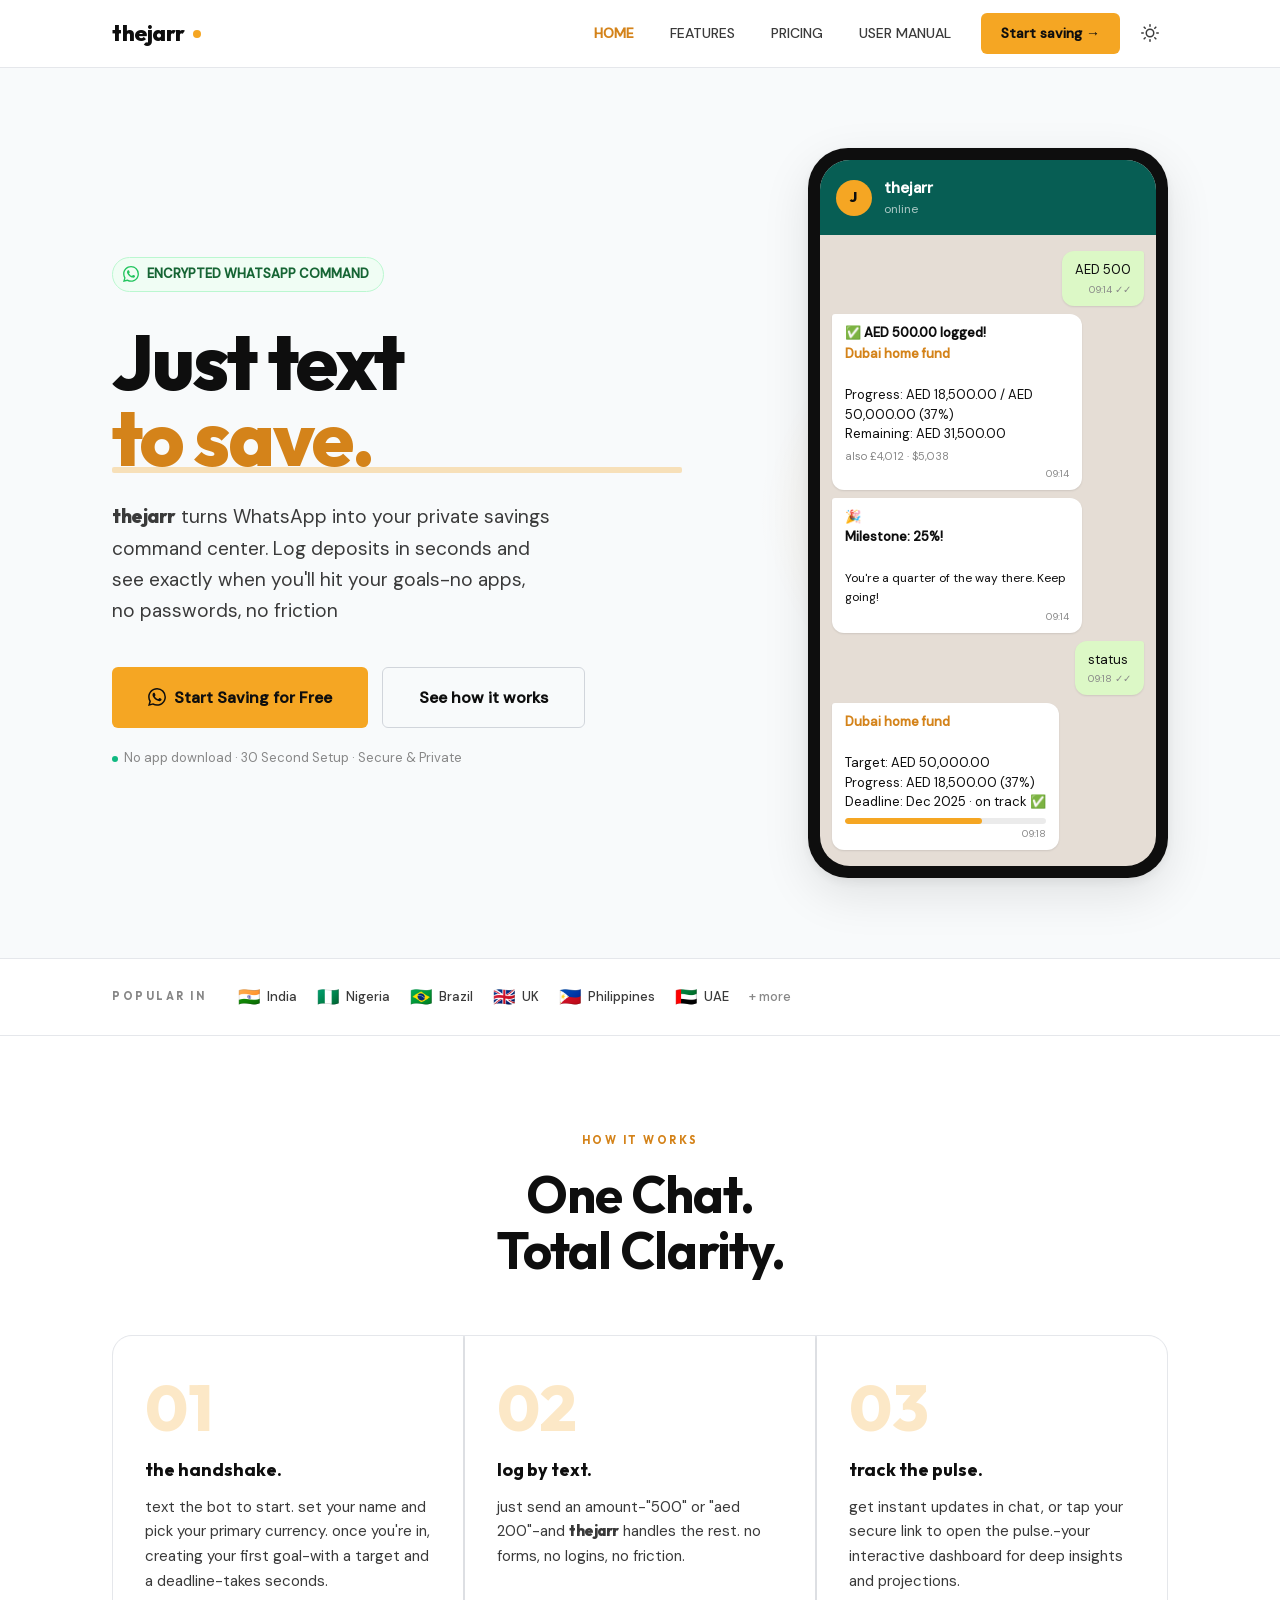
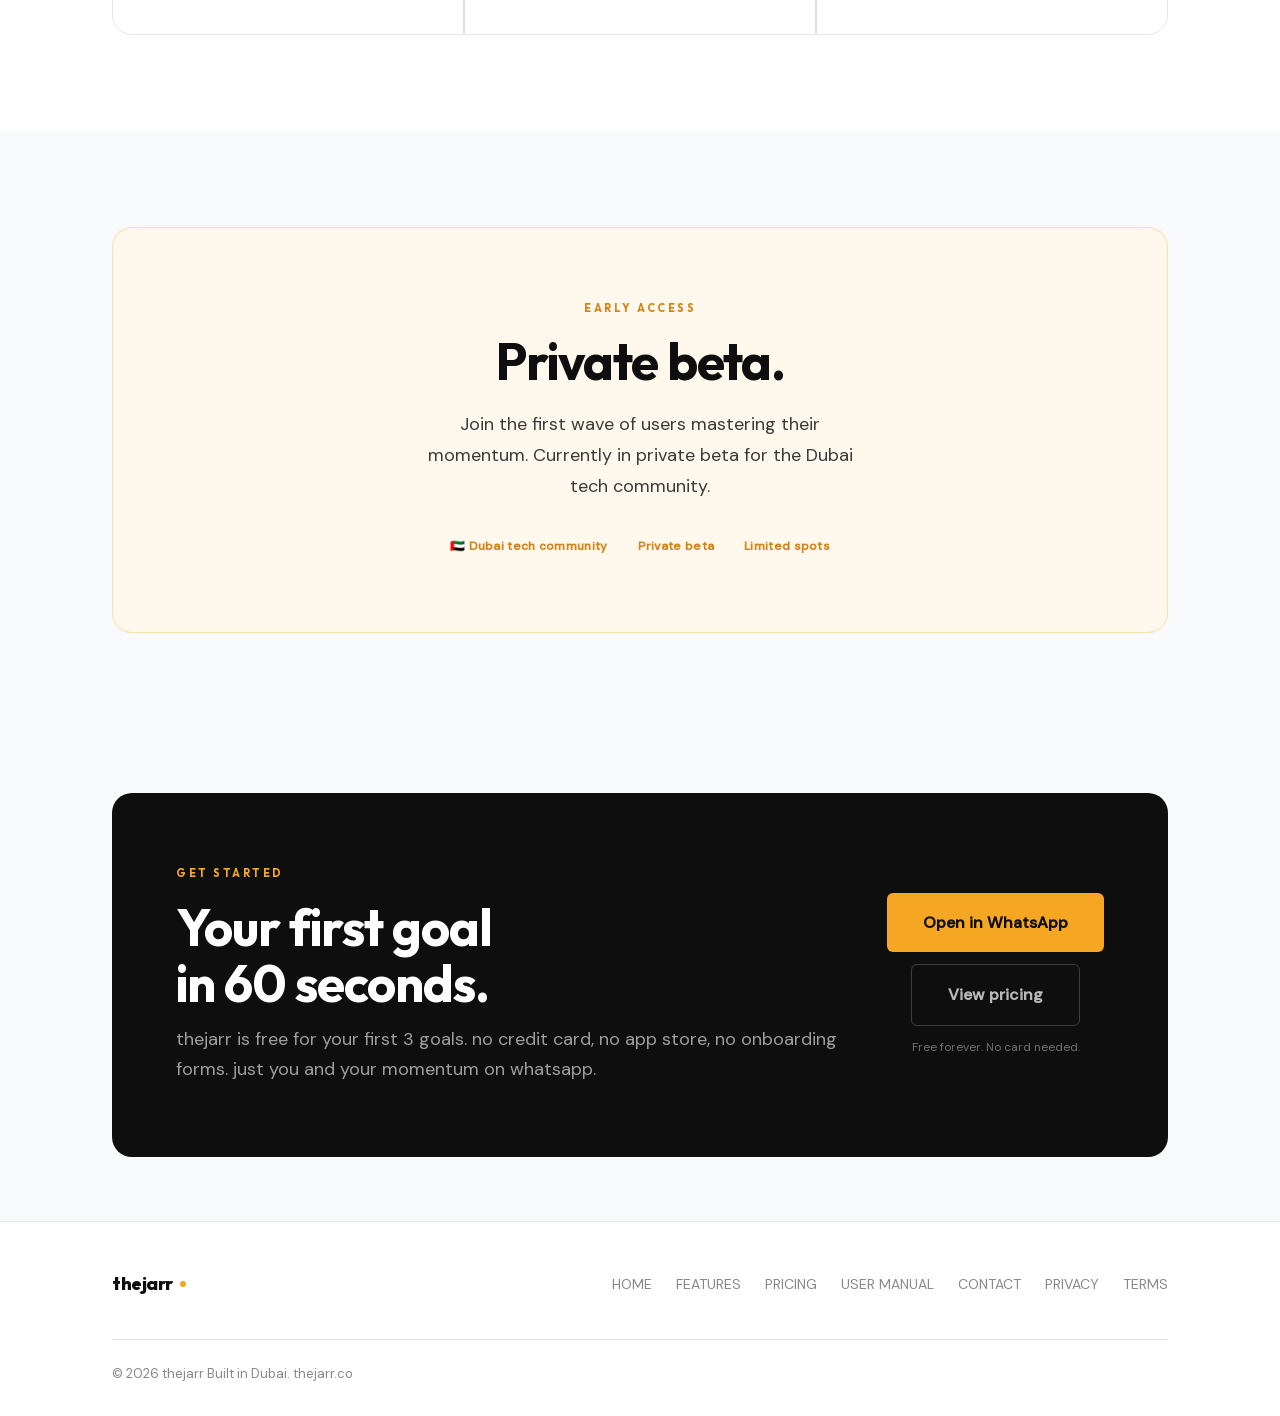
==== index.html @ 04df2579 "add tos and privacy policy" ====
<!DOCTYPE html>
<html lang="en">
<head>
  <meta charset="UTF-8" />
  <meta name="viewport" content="width=device-width, initial-scale=1.0" />
  <title>thejarr - Save Together on WhatsApp</title>
  <meta name="description" content="thejarr is a WhatsApp savings tracker. Set goals, log deposits, and track progress in any currency - no app to download, no account to create." />
  <link rel="stylesheet" href="theme.css" />
  <link rel="stylesheet" href="theme-dark.css" />
  <link rel="stylesheet" href="styles.css" />
</head>
<body>

<!-- ══ NAV ══════════════════════════════════════════ -->
<nav class="nav"></nav>

<!-- ══ HERO ══════════════════════════════════════════ -->
<main>
<section class="section" style="padding-top: 0; padding-bottom: 0;">
  <div class="container">
    <div class="hero">

      <!-- Left: copy -->
      <div>
        <div class="hero-label anim-fade-up">
          <span class="wa-pill">
            <svg width="16" height="16" viewBox="0 0 24 24" fill="#22c55e"><path d="M17.472 14.382c-.297-.149-1.758-.867-2.03-.967-.273-.099-.471-.148-.67.15-.197.297-.767.966-.94 1.164-.173.199-.347.223-.644.075-.297-.15-1.255-.463-2.39-1.475-.883-.788-1.48-1.761-1.653-2.059-.173-.297-.018-.458.13-.606.134-.133.298-.347.446-.52.149-.174.198-.298.298-.497.099-.198.05-.371-.025-.52-.075-.149-.669-1.612-.916-2.207-.242-.579-.487-.5-.669-.51-.173-.008-.371-.01-.57-.01-.198 0-.52.074-.792.372-.272.297-1.04 1.016-1.04 2.479 0 1.462 1.065 2.875 1.213 3.074.149.198 2.096 3.2 5.077 4.487.709.306 1.262.489 1.694.625.712.227 1.36.195 1.871.118.571-.085 1.758-.719 2.006-1.413.248-.694.248-1.289.173-1.413-.074-.124-.272-.198-.57-.347m-5.421 7.403h-.004a9.87 9.87 0 01-5.031-1.378l-.361-.214-3.741.982.998-3.648-.235-.374a9.86 9.86 0 01-1.51-5.26c.001-5.45 4.436-9.884 9.888-9.884 2.64 0 5.122 1.03 6.988 2.898a9.825 9.825 0 012.893 6.994c-.003 5.45-4.437 9.884-9.885 9.884m8.413-18.297A11.815 11.815 0 0012.05 0C5.495 0 .16 5.335.157 11.892c0 2.096.547 4.142 1.588 5.945L.057 24l6.305-1.654a11.882 11.882 0 005.683 1.448h.005c6.554 0 11.89-5.335 11.893-11.893a11.821 11.821 0 00-3.48-8.413z"/></svg>
            ENCRYPTED WHATSAPP COMMAND
          </span>
        </div>

        <h1 class="display hero-title anim-fade-up anim-delay-1">
          Just text<br>
          <span class="line-accent">to save.</span>
        </h1>

        <p class="hero-sub anim-fade-up anim-delay-2">
          <span class="brand">thejarr</span> turns WhatsApp into your private savings command center. 
          Log deposits in seconds and see exactly when you'll hit your goals-no apps, 
          no passwords, no friction
        </p>

        <div class="hero-actions anim-fade-up anim-delay-3">
          <a href="https://wa.me/YOUR_NUMBER" class="btn btn-primary btn-lg" target="_blank">
            <svg width="18" height="18" viewBox="0 0 24 24" fill="currentColor"><path d="M17.472 14.382c-.297-.149-1.758-.867-2.03-.967-.273-.099-.471-.148-.67.15-.197.297-.767.966-.94 1.164-.173.199-.347.223-.644.075-.297-.15-1.255-.463-2.39-1.475-.883-.788-1.48-1.761-1.653-2.059-.173-.297-.018-.458.13-.606.134-.133.298-.347.446-.52.149-.174.198-.298.298-.497.099-.198.05-.371-.025-.52-.075-.149-.669-1.612-.916-2.207-.242-.579-.487-.5-.669-.51-.173-.008-.371-.01-.57-.01-.198 0-.52.074-.792.372-.272.297-1.04 1.016-1.04 2.479 0 1.462 1.065 2.875 1.213 3.074.149.198 2.096 3.2 5.077 4.487.709.306 1.262.489 1.694.625.712.227 1.36.195 1.871.118.571-.085 1.758-.719 2.006-1.413.248-.694.248-1.289.173-1.413-.074-.124-.272-.198-.57-.347m-5.421 7.403h-.004a9.87 9.87 0 01-5.031-1.378l-.361-.214-3.741.982.998-3.648-.235-.374a9.86 9.86 0 01-1.51-5.26c.001-5.45 4.436-9.884 9.888-9.884 2.64 0 5.122 1.03 6.988 2.898a9.825 9.825 0 012.893 6.994c-.003 5.45-4.437 9.884-9.885 9.884m8.413-18.297A11.815 11.815 0 0012.05 0C5.495 0 .16 5.335.157 11.892c0 2.096.547 4.142 1.588 5.945L.057 24l6.305-1.654a11.882 11.882 0 005.683 1.448h.005c6.554 0 11.89-5.335 11.893-11.893a11.821 11.821 0 00-3.48-8.413z"/></svg>
            Start Saving for Free
          </a>
          <a href="features.html" class="btn btn-secondary btn-lg">See how it works</a>
        </div>

        <p class="hero-note anim-fade-up anim-delay-4">No app download · 30 Second Setup · Secure & Private</p>
      </div>

      <!-- Right: phone mockup -->
      <div class="hero-visual anim-fade-up anim-delay-2">
        <div class="hero-glow"></div>
        <div class="phone-frame">
          <div class="phone-screen">
            <div class="phone-header">
              <div class="phone-avatar">J</div>
              <div>
                <div class="phone-name">thejarr</div>
                <div class="phone-status">online</div>
              </div>
            </div>
            <div class="chat-body">
              <div class="bubble bubble-out">
                AED 500
                <div class="bubble-time">09:14 ✓✓</div>
              </div>
              <div class="bubble bubble-in">
                <strong>✅ AED 500.00 logged!</strong>
                <strong style="color:#d4831a;">Dubai home fund</strong><br>
                Progress: AED 18,500.00 / AED 50,000.00 (37%)<br>
                Remaining: AED 31,500.00<br>
                <span style="font-size:11px; color:#888; display:block; margin-top:4px;">also £4,012 · $5,038</span>
                <div class="bubble-time">09:14</div>
              </div>
              <div class="bubble bubble-in">
                🎉 <strong>Milestone: 25%!</strong><br>
                <span style="font-size:12px;">You're a quarter of the way there. Keep going!</span>
                <div class="bubble-time">09:14</div>
              </div>
              <div class="bubble bubble-out">
                status
                <div class="bubble-time">09:18 ✓✓</div>
              </div>
              <div class="bubble bubble-in">
                <strong style="color:#d4831a;">Dubai home fund</strong><br>
                Target: AED 50,000.00<br>
                Progress: AED 18,500.00 (37%)<br>
                Deadline: Dec 2025 · on track ✅<br>
                <div class="progress-bar-wrap"><div class="progress-bar-fill"></div></div>
                <div class="bubble-time">09:18</div>
              </div>
            </div>
          </div>
        </div>
      </div>

    </div>
  </div>
</section>

<!-- ══ TRUST BAR ═════════════════════════════════════ -->
<div class="trust-bar">
  <div class="trust-inner">
    <span class="trust-label">Popular in</span>
    <div class="trust-flags">
      <span class="trust-flag"><span class="flag">🇮🇳</span> India</span>
      <span class="trust-flag"><span class="flag">🇳🇬</span> Nigeria</span>
      <span class="trust-flag"><span class="flag">🇧🇷</span> Brazil</span>
      <span class="trust-flag"><span class="flag">🇬🇧</span> UK</span>
      <span class="trust-flag"><span class="flag">🇵🇭</span> Philippines</span>
      <span class="trust-flag"><span class="flag">🇦🇪</span> UAE</span>
      <span class="trust-flag" style="color: var(--ink-muted);">+ more</span>
    </div>
  </div>
</div>

<!-- ══ HOW IT WORKS ══════════════════════════════════ -->
<section class="section" style="background: var(--white);">
  <div class="container">
    <div style="text-align: center; margin-bottom: 56px;">
      <span class="eyebrow">How it works</span>
      <h2 class="headline">One Chat.<br>Total Clarity.</h2>
    </div>

    <div class="how-strip">
      <div class="how-step">
        <div class="step-number">01</div>
        <div class="step-title">the handshake.</div>
        <p class="step-body">text the bot to start. set your name and pick your primary currency. once you're in, creating your first goal-with a target and a deadline-takes seconds.</p>
      </div>
      <div class="how-step">
        <div class="step-number">02</div>
        <div class="step-title">log by text.</div>
        <p class="step-body">just send an amount-"500" or "aed 200"-and <strong class="brand">thejarr</strong> handles the rest. no forms, no logins, no friction.</p>
      </div>
      <div class="how-step">
        <div class="step-number">03</div>
        <div class="step-title">track the pulse.</div>
        <p class="step-body">get instant updates in chat, or tap your secure link to open the pulse.-your interactive dashboard for deep insights and projections.</p>
      </div>
    </div>
  </div>
</section>

<!-- ══ EARLY ACCESS ══════════════════════════════════ -->
<section class="section">
  <div class="container">
    <div class="beta-block">
      <span class="eyebrow">Early Access</span>
      <h2 class="headline" style="margin: 16px 0 20px;">Private beta.</h2>
      <p class="body-lg" style="max-width: 460px; margin: 0 auto 32px;">
        Join the first wave of users mastering their momentum. Currently in private beta for the Dubai tech community.
      </p>
      <div class="beta-pills">
        <span class="tag">🇦🇪 Dubai tech community</span>
        <span class="tag">Private beta</span>
        <span class="tag">Limited spots</span>
      </div>
    </div>
  </div>
</section>

<!--
  ══ REVIEWS - restore when real data is available ══════
  <section class="section">
    <div class="container">
      <div style="text-align: center; margin-bottom: 56px;">
        <span class="eyebrow">Early users</span>
        <h2 class="headline">Real people.<br>Real goals.</h2>
      </div>
      <div class="quote-grid">
        <div class="quote-card">
          <div class="quote-stars">★★★★★</div>
          <p class="quote-text">"I tried spreadsheets, I tried apps. Nothing stuck. thejarr. lives in WhatsApp where I already am - I actually use it."</p>
          <div class="quote-author">
            <div class="quote-avatar">P</div>
            <div>
              <div class="quote-name">Priya K.</div>
              <div class="quote-role">Software engineer, Dubai</div>
            </div>
          </div>
        </div>
        <div class="quote-card">
          <div class="quote-stars">★★★★★</div>
          <p class="quote-text">"My partner and I are saving for a house deposit from two different bank accounts. thejarr. tracks it all in one place and we both see the same number."</p>
          <div class="quote-author">
            <div class="quote-avatar">A</div>
            <div>
              <div class="quote-name">Adaeze M.</div>
              <div class="quote-role">Product manager, Lagos</div>
            </div>
          </div>
        </div>
        <div class="quote-card">
          <div class="quote-stars">★★★★★</div>
          <p class="quote-text">"The milestone messages are what got me. When it told me I'd hit 50% on my emergency fund I genuinely celebrated."</p>
          <div class="quote-author">
            <div class="quote-avatar">C</div>
            <div>
              <div class="quote-name">Claire M.</div>
              <div class="quote-role">Teacher, Manchester</div>
            </div>
          </div>
        </div>
      </div>
    </div>
  </section>
  ══ END REVIEWS ════════════════════════════════════════
-->

<!-- ══ CTA ════════════════════════════════════════════ -->
<div class="cta-block"
  data-eyebrow="Get started"
  data-headline="Your first goal&lt;br&gt;in 60 seconds."
  data-body="thejarr is free for your first 3 goals. no credit card, no app store, no onboarding forms. just you and your momentum on whatsapp."
  data-btn-label="Open in WhatsApp"
  data-sec-label="View pricing"
  data-sec-href="pricing.html"
  data-note="Free forever. No card needed.">
</div>
</main>

<!-- ══ FOOTER ═════════════════════════════════════════ -->
<footer class="footer"></footer>

<script src="main.js"></script>
</body>
</html>
---- theme.css ----
/* ═══════════════════════════════════════════════════════
   thejarr — Colour Theme (light)
   Edit this file to change the entire site palette.
   Dark overrides live in theme-dark.css
═══════════════════════════════════════════════════════ */

:root {
  /* ── Text ─────────────────────────────────────────── */
  --ink:              #0e0e0e;
  --ink-soft:         #3a3a3a;
  --ink-muted:        #888;

  /* ── Backgrounds ──────────────────────────────────── */
  --canvas:           #f8fafb;
  --white:            #ffffff;
  --nav-bg:           rgba(255,255,255,0.92);
  --nav-mobile-bg:    rgba(255,255,255,0.98);
  --surface-inverse:  #0e0e0e;   /* dark blocks: CTA, phone, cmd blocks */

  /* ── Accent (brand colour) ────────────────────────── */
  --amber:            #f5a623;
  --amber-deep:       #d4831a;
  --amber-pale:       #fff8ec;
  --amber-glow:       rgba(245,166,35,0.12);
  --accent-border:    rgba(245,166,35,0.3);

  /* ── Semantic ─────────────────────────────────────── */
  --green:            #10b981;

  /* ── Borders ──────────────────────────────────────── */
  --border:           #e5e7eb;
  --border-strong:    #d1d5db;
}
---- theme-dark.css ----
/* ═══════════════════════════════════════════════════════
   thejarr — Dark Theme
   Applied via [data-theme="dark"] on <html>.
   Also respects prefers-color-scheme when no explicit
   preference has been set by the user.
═══════════════════════════════════════════════════════ */

/* ── Shared dark values ─────────────────────────────── */
[data-theme="dark"] {
  /* ── Text ───────────────────────────────────────── */
  --ink:              #f0f0f0;
  --ink-soft:         #a8a8b3;
  --ink-muted:        #5a5a68;

  /* ── Backgrounds ────────────────────────────────── */
  --canvas:           #0d1117;
  --white:            #161b26;
  --nav-bg:           rgba(13,17,23,0.92);
  --nav-mobile-bg:    rgba(13,17,23,0.98);
  --surface-inverse:  #1a2030;

  /* ── Accent — unchanged ──────────────────────────── */
  --amber:            #f5a623;
  --amber-deep:       #d4831a;
  --amber-pale:       rgba(245,166,35,0.12);
  --amber-glow:       rgba(245,166,35,0.15);
  --accent-border:    rgba(245,166,35,0.35);
  --green:            #10b981;

  /* ── Borders ─────────────────────────────────────── */
  --border:           rgba(255,255,255,0.08);
  --border-strong:    rgba(255,255,255,0.16);

  /* ── Shadows ─────────────────────────────────────── */
  --shadow-sm: 0 1px 3px rgba(0,0,0,0.4), 0 1px 2px rgba(0,0,0,0.3);
  --shadow-md: 0 4px 16px rgba(0,0,0,0.5), 0 2px 6px rgba(0,0,0,0.3);
  --shadow-lg: 0 16px 48px rgba(0,0,0,0.6), 0 4px 12px rgba(0,0,0,0.4);
}

/* ── WhatsApp pill ──────────────────────────────────── */
[data-theme="dark"] .wa-pill {
  background: rgba(34,197,94,0.08);
  color: #86efac;
  border-color: rgba(34,197,94,0.18);
}

/* ── Phone mockup — dark WhatsApp palette ───────────── */
[data-theme="dark"] .phone-header {
  background: #1f2c34;
}
[data-theme="dark"] .phone-screen {
  background: #0d1821;
}
[data-theme="dark"] .bubble-in  { background: #202c33; color: #e9edef; }
[data-theme="dark"] .bubble-out { background: #005c4b; color: #e9edef; }
[data-theme="dark"] .bubble-time { color: rgba(255,255,255,0.45); }

/* ── System preference (when no explicit toggle set) ── */
@media (prefers-color-scheme: dark) {
  :root:not([data-theme="light"]) .phone-header { background: #1f2c34; }
  :root:not([data-theme="light"]) .phone-screen {
    background: #0d1821;
  }
  :root:not([data-theme="light"]) .bubble-in  { background: #202c33; color: #e9edef; }
  :root:not([data-theme="light"]) .bubble-out { background: #005c4b; color: #e9edef; }
  :root:not([data-theme="light"]) .bubble-time { color: rgba(255,255,255,0.45); }
  :root:not([data-theme="light"]) .wa-pill {
    background: rgba(34,197,94,0.08);
    color: #86efac;
    border-color: rgba(34,197,94,0.18);
  }

  :root:not([data-theme="light"]) {
    --ink:              #f0f0f0;
    --ink-soft:         #a8a8b3;
    --ink-muted:        #5a5a68;
    --canvas:           #0d1117;
    --white:            #161b26;
    --nav-bg:           rgba(13,17,23,0.92);
    --nav-mobile-bg:    rgba(13,17,23,0.98);
    --surface-inverse:  #1a2030;
    --amber:            #f5a623;
    --amber-deep:       #d4831a;
    --amber-pale:       rgba(245,166,35,0.12);
    --amber-glow:       rgba(245,166,35,0.15);
    --accent-border:    rgba(245,166,35,0.35);
    --green:            #10b981;
    --border:           rgba(255,255,255,0.08);
    --border-strong:    rgba(255,255,255,0.16);
    --shadow-sm: 0 1px 3px rgba(0,0,0,0.4), 0 1px 2px rgba(0,0,0,0.3);
    --shadow-md: 0 4px 16px rgba(0,0,0,0.5), 0 2px 6px rgba(0,0,0,0.3);
    --shadow-lg: 0 16px 48px rgba(0,0,0,0.6), 0 4px 12px rgba(0,0,0,0.4);
  }
}
---- styles.css ----
/* ═══════════════════════════════════════════════════════
   JARR — Global Styles
   thejarr.co
═══════════════════════════════════════════════════════ */

/* ── Self-hosted fonts ───────────────────────────────────────── */
@font-face {
  font-family: 'Outfit';
  font-style: normal;
  font-weight: 300 800;
  font-display: swap;
  src: url('fonts/outfit-latin-ext.woff2') format('woff2');
  unicode-range: U+0100-02BA, U+02BD-02C5, U+02C7-02CC, U+02CE-02D7, U+02DD-02FF, U+0304, U+0308, U+0329, U+1D00-1DBF, U+1E00-1E9F, U+1EF2-1EFF, U+2020, U+20A0-20AB, U+20AD-20C0, U+2113, U+2C60-2C7F, U+A720-A7FF;
}
@font-face {
  font-family: 'Outfit';
  font-style: normal;
  font-weight: 300 800;
  font-display: swap;
  src: url('fonts/outfit-latin.woff2') format('woff2');
  unicode-range: U+0000-00FF, U+0131, U+0152-0153, U+02BB-02BC, U+02C6, U+02DA, U+02DC, U+0304, U+0308, U+0329, U+2000-206F, U+20AC, U+2122, U+2191, U+2193, U+2212, U+2215, U+FEFF, U+FFFD;
}

@font-face {
  font-family: 'DM Sans';
  font-style: normal;
  font-weight: 300 500;
  font-display: swap;
  src: url('fonts/c3cb240f9c892514-s.d8e4bce2.woff2') format('woff2');
  unicode-range: U+100-2BA, U+2BD-2C5, U+2C7-2CC, U+2CE-2D7, U+2DD-2FF, U+304, U+308, U+329, U+1D00-1DBF, U+1E00-1E9F, U+1EF2-1EFF, U+2020, U+20A0-20AB, U+20AD-20C0, U+2113, U+2C60-2C7F, U+A720-A7FF;
}
@font-face {
  font-family: 'DM Sans';
  font-style: normal;
  font-weight: 300 500;
  font-display: swap;
  src: url('fonts/5c285b27cdda1fe8-s.p.a62025f2.woff2') format('woff2');
  unicode-range: U+0000-00FF, U+0131, U+0152-0153, U+02BB-02BC, U+02C6, U+02DA, U+02DC, U+0304, U+0308, U+0329, U+2000-206F, U+20AC, U+2122, U+2191, U+2193, U+2212, U+2215, U+FEFF, U+FFFD;
}
@font-face {
  font-family: 'DM Sans Fallback';
  src: local(Arial);
  ascent-override: 94.9%;
  descent-override: 29.66%;
  line-gap-override: 0%;
  size-adjust: 104.53%;
}

/* ── Tokens ─────────────────────────────────────────── */
/* Colours live in theme.css — loaded via <link> in HTML */

:root {
  --shadow-sm: 0 1px 3px rgba(0,0,0,0.06), 0 1px 2px rgba(0,0,0,0.04);
  --shadow-md: 0 4px 16px rgba(0,0,0,0.08), 0 2px 6px rgba(0,0,0,0.04);
  --shadow-lg: 0 16px 48px rgba(0,0,0,0.10), 0 4px 12px rgba(0,0,0,0.06);
  --radius-sm: 6px;
  --radius-md: 12px;
  --radius-lg: 20px;
  --font-display: 'Outfit', sans-serif;
  --font-body:    'DM Sans', 'DM Sans Fallback', sans-serif;
  --max-w: 1120px;
  --nav-h: 68px;
}

/* ── Reset ───────────────────────────────────────────── */
*, *::before, *::after { box-sizing: border-box; margin: 0; padding: 0; }
html { scroll-behavior: smooth; }
body {
  -webkit-font-smoothing: antialiased;
  -moz-osx-font-smoothing: grayscale;
  background: var(--canvas);
  color: var(--ink);
  font-family: var(--font-body);
  font-size: 16px;
  line-height: 1.6;
}
img, svg { display: block; max-width: 100%; }
a { color: inherit; text-decoration: none; }
button { cursor: pointer; font-family: inherit; border: none; background: none; }

/* ── Nav ─────────────────────────────────────────────── */
.nav {
  position: sticky;
  top: 0;
  z-index: 100;
  background: var(--nav-bg);
  backdrop-filter: blur(12px);
  border-bottom: 1px solid var(--border);
  height: var(--nav-h);
}
.nav-inner {
  max-width: var(--max-w);
  margin: 0 auto;
  padding: 0 32px;
  height: 100%;
  display: flex;
  align-items: center;
  justify-content: space-between;
}
.nav-logo {
  font-family: var(--font-display);
  font-weight: 800;
  font-size: 22px;
  letter-spacing: -0.5px;
  color: var(--ink);
  display: flex;
  align-items: center;
  gap: 8px;
}
.brand {
  font-family: var(--font-display);
  font-weight: 800;
  letter-spacing: -0.5px;
  font-size: inherit;
}
.nav-logo-dot {
  width: 8px;
  height: 8px;
  border-radius: 50%;
  background: var(--amber);
  display: inline-block;
}
.nav-links {
  display: flex;
  align-items: center;
  gap: 8px;
}
.nav-link {
  font-size: 14px;
  font-weight: 500;
  color: var(--ink-soft);
  padding: 8px 14px;
  border-radius: var(--radius-sm);
  transition: color 0.15s, background 0.15s;
}
.nav-link:hover { color: var(--ink); background: var(--amber-glow); }
.nav-link.active { color: var(--amber-deep); font-weight: 600; }
.nav-cta {
  font-size: 14px;
  font-weight: 600;
  color: var(--ink);
  background: var(--amber);
  padding: 9px 20px;
  border-radius: var(--radius-sm);
  transition: background 0.15s, transform 0.1s;
  margin-left: 8px;
}
.nav-cta:hover { background: var(--amber-deep); color: #fff; transform: translateY(-2px); box-shadow: 0 8px 24px rgba(245,166,35,0.35); }
.theme-toggle {
  width: 36px; height: 36px;
  display: flex; align-items: center; justify-content: center;
  border-radius: var(--radius-sm);
  color: var(--ink-soft);
  transition: color 0.15s, background 0.15s;
  margin-left: 4px;
  flex-shrink: 0;
}
.theme-toggle:hover { background: var(--amber-glow); color: var(--ink); }
.theme-toggle .icon-moon { display: none; }
[data-theme="dark"] .theme-toggle .icon-sun  { display: none; }
[data-theme="dark"] .theme-toggle .icon-moon { display: block; }

/* ── Mobile nav toggle ───────────────────────────────── */
.nav-toggle {
  display: none;
  flex-direction: column;
  justify-content: center;
  gap: 5px;
  padding: 6px 8px;
  border-radius: var(--radius-sm);
  background: none;
  border: none;
  cursor: pointer;
  transition: background 0.15s;
}
.nav-toggle:hover { background: var(--amber-glow); }
.nav-toggle span {
  display: block;
  width: 20px;
  height: 2px;
  background: var(--ink);
  border-radius: 2px;
  transition: transform 0.25s ease, opacity 0.2s ease;
  transform-origin: center;
}
.nav-toggle.open span:nth-child(1) { transform: translateY(7px) rotate(45deg); }
.nav-toggle.open span:nth-child(2) { opacity: 0; transform: scaleX(0); }
.nav-toggle.open span:nth-child(3) { transform: translateY(-7px) rotate(-45deg); }

/* ── Mobile nav menu ─────────────────────────────────── */
.nav-mobile {
  display: none;
  position: absolute;
  top: 100%;
  left: 0;
  right: 0;
  background: var(--nav-mobile-bg);
  backdrop-filter: blur(12px);
  border-bottom: 1px solid var(--border);
  padding: 8px 20px 20px;
  flex-direction: column;
  gap: 2px;
  box-shadow: var(--shadow-md);
  z-index: 99;
}
.nav-mobile.open { display: flex; }
.nav-mobile .nav-link {
  display: block;
  font-size: 15px;
  padding: 12px 14px;
  border-radius: var(--radius-sm);
}
.nav-mobile .nav-mobile-cta {
  display: block;
  margin-top: 8px;
  text-align: center;
  font-size: 15px;
  font-weight: 600;
  color: var(--ink);
  background: var(--amber);
  padding: 13px 20px;
  border-radius: var(--radius-sm);
  transition: background 0.15s;
}
.nav-mobile .nav-mobile-cta:hover { background: var(--amber-deep); color: #fff; }

/* ── Shared layout ───────────────────────────────────── */
.container {
  max-width: var(--max-w);
  margin: 0 auto;
  padding: 0 32px;
}
.section { padding: 96px 0; }
.section-sm { padding: 64px 0; }

/* ── Typography ──────────────────────────────────────── */
.eyebrow {
  font-family: var(--font-display);
  font-size: 11px;
  font-weight: 700;
  letter-spacing: 2.5px;
  text-transform: uppercase;
  color: var(--amber-deep);
  margin-bottom: 16px;
  display: block;
}
h1, h2, h3, h4 { font-family: var(--font-display); line-height: 1.1; letter-spacing: -0.5px; }
.display {
  font-size: clamp(48px, 6vw, 80px);
  font-weight: 800;
  line-height: 1.0;
  letter-spacing: -2px;
}
.headline { font-size: clamp(32px, 4vw, 52px); font-weight: 700; letter-spacing: -1px; }
.subheadline { font-size: clamp(20px, 2.5vw, 28px); font-weight: 600; letter-spacing: -0.5px; }
.body-lg { font-family: var(--font-body); font-size: 18px; line-height: 1.7; color: var(--ink-soft); }
.body-md { font-family: var(--font-body); font-size: 16px; line-height: 1.7; color: var(--ink-soft); }

/* ── Buttons ─────────────────────────────────────────── */
.btn {
  display: inline-flex;
  align-items: center;
  gap: 8px;
  padding: 14px 28px;
  border-radius: var(--radius-sm);
  font-weight: 600;
  font-size: 15px;
  transition: all 0.15s;
  font-family: var(--font-body);
}
.btn-primary {
  background: var(--amber);
  color: var(--ink);
}
.btn-primary:hover { background: var(--amber-deep); color: #fff; transform: translateY(-2px); box-shadow: 0 8px 24px rgba(245,166,35,0.35); }
.btn-secondary {
  background: transparent;
  color: var(--ink);
  border: 1.5px solid var(--border-strong);
}
.btn-secondary:hover { border-color: var(--amber); color: var(--amber-deep); background: var(--amber-glow); }
.btn-lg { padding: 17px 36px; font-size: 16px; }

/* ── Cards ───────────────────────────────────────────── */
.card {
  background: var(--white);
  border: 1px solid var(--border);
  border-radius: var(--radius-lg);
  padding: 32px;
  box-shadow: var(--shadow-sm);
  transition: box-shadow 0.2s, transform 0.2s;
}
.card:hover { box-shadow: var(--shadow-md); transform: translateY(-2px); }

/* ── Footer ──────────────────────────────────────────── */
.footer {
  border-top: 1px solid var(--border);
  padding: 48px 0 32px;
  background: var(--white);
}
.footer-inner {
  max-width: var(--max-w);
  margin: 0 auto;
  padding: 0 32px;
  display: flex;
  justify-content: space-between;
  align-items: center;
  flex-wrap: wrap;
  gap: 16px;
}
.footer-logo {
  font-family: var(--font-display);
  font-weight: 800;
  font-size: 18px;
  letter-spacing: -0.5px;
  display: flex;
  align-items: center;
  gap: 7px;
}
.footer-links { display: flex; gap: 24px; }
.footer-link { font-size: 14px; color: var(--ink-muted); transition: color 0.15s; }
.footer-link:hover { color: var(--ink); }
.footer-legal { font-size: 13px; color: var(--ink-muted); width: 100%; margin-top: 24px; padding-top: 24px; border-top: 1px solid var(--border); }

/* ── Utility ──────────────────────────────────────────── */
.amber { color: var(--amber-deep); }
.tag {
  display: inline-block;
  background: var(--amber-pale);
  color: var(--amber-deep);
  font-size: 12px;
  font-weight: 600;
  padding: 4px 10px;
  border-radius: 999px;
  letter-spacing: 0.3px;
}
.tag-green {
  background: #e8f5f0;
  color: var(--green);
}
.divider {
  border: none;
  border-top: 1px solid var(--border);
  margin: 0;
}

/* ── Animations ──────────────────────────────────────── */
@keyframes fadeUp {
  from { opacity: 0; transform: translateY(24px); }
  to   { opacity: 1; transform: translateY(0); }
}
@keyframes fadeIn {
  from { opacity: 0; }
  to   { opacity: 1; }
}
.anim-fade-up { animation: fadeUp 0.6s ease both; }
.anim-delay-1 { animation-delay: 0.1s; }
.anim-delay-2 { animation-delay: 0.2s; }
.anim-delay-3 { animation-delay: 0.3s; }
.anim-delay-4 { animation-delay: 0.4s; }

/* ── WhatsApp pill ───────────────────────────────────── */
.wa-pill {
  display: inline-flex;
  align-items: center;
  gap: 8px;
  background: #f0fdf4;
  color: #166534;
  border: 1px solid #bbf7d0;
  font-size: 13px;
  font-weight: 600;
  padding: 6px 14px 6px 10px;
  border-radius: 999px;
}
.wa-pill svg { flex-shrink: 0; }

/* ── Responsive ──────────────────────────────────────── */
@media (max-width: 768px) {
  .container { padding: 0 20px; }
  .section { padding: 64px 0; }
  .section-sm { padding: 48px 0; }
  .nav-inner { padding: 0 20px; }
  .nav-links { display: none; }
  .nav-toggle { display: flex; }
  .footer-inner { flex-direction: column; align-items: flex-start; }
  .footer-links { flex-wrap: wrap; gap: 16px; }
}
@media (max-width: 480px) {
  .section { padding: 48px 0; }
  .section-sm { padding: 36px 0; }
  .btn-lg { padding: 14px 24px; font-size: 15px; }
  .cta-section { padding: 36px 24px !important; }
}

/* ═══════════════════════════════════════════════════════
   SHARED INNER-PAGE COMPONENTS
═══════════════════════════════════════════════════════ */

/* ── Page hero (features / pricing / manual) ──────── */
.page-hero { padding: 80px 0 64px; border-bottom: 1px solid var(--border); }
.page-hero-inner { max-width: 680px; }

@media (max-width: 768px) {
  .page-hero { padding: 48px 0 40px; }
}

/* ═══════════════════════════════════════════════════════
   INDEX PAGE
═══════════════════════════════════════════════════════ */

/* ── Hero ─────────────────────────────────────────── */
.hero {
  min-height: calc(100vh - var(--nav-h));
  display: grid;
  grid-template-columns: 1.15fr 0.85fr;
  align-items: center;
  gap: 64px;
  padding: 80px 0;
}
.hero-label {
  display: inline-flex;
  align-items: center;
  gap: 10px;
  margin-bottom: 32px;
}
.hero-title { margin-bottom: 24px; }
.hero-title .line-accent {
  display: block;
  color: var(--amber-deep);
  position: relative;
}
.hero-title .line-accent::after {
  content: '';
  position: absolute;
  bottom: 4px;
  left: 0;
  width: 100%;
  height: 6px;
  background: var(--amber);
  opacity: 0.3;
  border-radius: 2px;
}
.hero-sub {
  font-size: 19px;
  line-height: 1.65;
  color: var(--ink-soft);
  margin-bottom: 40px;
  max-width: 440px;
}
.hero-actions { display: flex; gap: 14px; flex-wrap: wrap; }
.hero-note {
  margin-top: 20px;
  font-size: 13px;
  color: var(--ink-muted);
  display: flex;
  align-items: center;
  gap: 6px;
}
.hero-note::before {
  content: '';
  display: inline-block;
  width: 6px;
  height: 6px;
  border-radius: 50%;
  background: var(--green);
}

/* ── Phone mockup ─────────────────────────────────── */
.hero-visual {
  display: flex;
  justify-content: flex-end;
  align-items: center;
  position: relative;
}
.phone-frame {
  width: 360px;
  background: var(--surface-inverse);
  border-radius: 40px;
  padding: 12px;
  box-shadow: var(--shadow-lg), 0 0 0 1px rgba(255,255,255,0.05);
  position: relative;
  z-index: 2;
}
.phone-screen {
  background: #e5ddd5;
  border-radius: 30px;
  overflow: hidden;
  min-height: 520px;
  display: flex;
  flex-direction: column;
}
.phone-header {
  background: #075e54;
  padding: 16px;
  display: flex;
  align-items: center;
  gap: 12px;
}
.phone-avatar {
  width: 36px;
  height: 36px;
  border-radius: 50%;
  background: var(--amber);
  display: flex;
  align-items: center;
  justify-content: center;
  font-family: var(--font-display);
  font-weight: 800;
  font-size: 14px;
  color: var(--ink);
  flex-shrink: 0;
}
.phone-name { color: #fff; font-size: 15px; font-weight: 600; }
.phone-status { color: rgba(255,255,255,0.65); font-size: 12px; }
.chat-body { flex: 1; padding: 16px 12px; display: flex; flex-direction: column; gap: 8px; }
.bubble {
  max-width: 80%;
  padding: 9px 13px;
  border-radius: 12px;
  font-size: 13px;
  line-height: 1.5;
  position: relative;
  overflow: hidden;
}
.bubble-in {
  background: #fff;
  align-self: flex-start;
  border-top-left-radius: 3px;
  box-shadow: 0 1px 2px rgba(0,0,0,0.1);
  color: #0e0e0e;
}
.bubble-out {
  background: #dcf8c6;
  align-self: flex-end;
  border-top-right-radius: 3px;
  box-shadow: 0 1px 2px rgba(0,0,0,0.1);
  color: #0e0e0e;
}
.bubble-time {
  font-size: 10px;
  color: #888;
  text-align: right;
  margin-top: 2px;
}
.bubble strong { display: block; font-weight: 600; margin-bottom: 2px; }
.bubble .progress-bar-wrap {
  margin-top: 6px;
  width: 100%;
  background: rgba(0,0,0,0.08);
  border-radius: 999px;
  height: 6px;
  overflow: hidden;
}
.bubble .progress-bar-fill {
  height: 100%;
  background: var(--amber);
  border-radius: 999px;
  width: 68%;
}

/* Glow blob behind phone */
.hero-glow {
  position: absolute;
  width: 400px;
  height: 400px;
  background: radial-gradient(circle, var(--amber-glow) 0%, transparent 70%);
  border-radius: 50%;
  top: 50%;
  left: 50%;
  transform: translate(-50%, -50%);
  z-index: 1;
  pointer-events: none;
}

/* ── Trust bar ────────────────────────────────────── */
.trust-bar {
  background: var(--white);
  border-top: 1px solid var(--border);
  border-bottom: 1px solid var(--border);
  padding: 24px 0;
}
.trust-inner {
  max-width: var(--max-w);
  margin: 0 auto;
  padding: 0 32px;
  display: flex;
  align-items: center;
  gap: 32px;
  flex-wrap: wrap;
}
.trust-label {
  font-family: var(--font-display);
  font-size: 11px;
  font-weight: 700;
  letter-spacing: 2.5px;
  text-transform: uppercase;
  color: var(--ink-muted);
  white-space: nowrap;
}
.trust-flags {
  display: flex;
  gap: 20px;
  align-items: center;
  flex-wrap: wrap;
}
.trust-flag {
  display: flex;
  align-items: center;
  gap: 7px;
  font-size: 13px;
  font-weight: 500;
  color: var(--ink-soft);
}
.flag { font-size: 18px; }

/* ── How it works strip ───────────────────────────── */
.how-strip {
  display: grid;
  grid-template-columns: repeat(3, 1fr);
  gap: 2px;
  background: var(--border);
  border: 1px solid var(--border);
  border-radius: var(--radius-lg);
  overflow: hidden;
}
.how-step {
  background: var(--white);
  padding: 40px 32px;
  position: relative;
  box-shadow: var(--shadow-sm);
  transition: box-shadow 0.2s, transform 0.2s;
}
.how-step:hover { box-shadow: var(--shadow-md); transform: translateY(-2px); }
.step-number {
  font-family: var(--font-display);
  font-size: 64px;
  font-weight: 800;
  line-height: 1;
  color: var(--amber);
  opacity: 0.25;
  margin-bottom: 16px;
}
.step-title {
  font-family: var(--font-display);
  font-size: 18px;
  font-weight: 700;
  margin-bottom: 10px;
}
.step-body { font-family: var(--font-body); font-size: 15px; color: var(--ink-soft); line-height: 1.65; }

/* ── Social proof ─────────────────────────────────── */
.quote-grid {
  display: grid;
  grid-template-columns: repeat(3, 1fr);
  gap: 20px;
}
.quote-card {
  background: var(--white);
  border: 1px solid var(--border);
  border-radius: var(--radius-lg);
  padding: 28px;
  box-shadow: var(--shadow-sm);
  transition: box-shadow 0.2s, transform 0.2s;
}
.quote-card:hover { box-shadow: var(--shadow-md); transform: translateY(-2px); }
.quote-stars { color: var(--amber); font-size: 14px; margin-bottom: 14px; letter-spacing: 2px; }
.quote-text {
  font-family: var(--font-body);
  font-size: 15px;
  line-height: 1.65;
  color: var(--ink-soft);
  margin-bottom: 20px;
  font-style: italic;
}
.quote-author { display: flex; align-items: center; gap: 10px; }
.quote-avatar {
  width: 36px;
  height: 36px;
  border-radius: 50%;
  background: var(--amber-pale);
  display: flex;
  align-items: center;
  justify-content: center;
  font-family: var(--font-display);
  font-weight: 700;
  font-size: 14px;
  color: var(--amber-deep);
  flex-shrink: 0;
}
.quote-name { font-weight: 600; font-size: 14px; }
.quote-role { font-size: 12px; color: var(--ink-muted); }

/* ── Beta / early access block ────────────────────── */
.beta-block {
  background: var(--amber-pale);
  border: 1.5px solid var(--accent-border);
  border-radius: var(--radius-lg);
  padding: 72px 48px;
  text-align: center;
}
.beta-pills {
  display: flex;
  flex-wrap: wrap;
  gap: 10px;
  justify-content: center;
}

/* ── CTA section ──────────────────────────────────── */
.cta-section {
  background: var(--surface-inverse);
  border-radius: var(--radius-lg);
  padding: 72px 64px;
  display: grid;
  grid-template-columns: 1fr auto;
  gap: 48px;
  align-items: center;
}
.cta-section .headline { color: #fff; }
.cta-section .body-lg { color: rgba(255,255,255,0.6); margin-top: 12px; }
.cta-actions { display: flex; flex-direction: column; gap: 12px; align-items: center; }
.cta-note { font-size: 12px; color: rgba(255,255,255,0.4); text-align: center; }

@media (max-width: 900px) {
  .hero { grid-template-columns: 1fr; gap: 40px; padding: 60px 0; }
  .hero-visual { justify-content: center; display: block; text-align: center; }
  .phone-frame { width: 320px; display: inline-block; text-align: left; }
  .how-strip { grid-template-columns: 1fr; }
  .quote-grid { grid-template-columns: 1fr; }
  .cta-section { grid-template-columns: 1fr; padding: 48px 32px; }
  .cta-actions { align-items: flex-start; }
}
@media (max-width: 480px) {
  .hero { gap: 32px; padding: 40px 0; }
  .hero-sub { max-width: 100%; font-size: 17px; }
  .phone-frame { width: 100%; max-width: 360px; }
  .hero-actions { flex-direction: column; }
  .hero-actions .btn { width: 100%; justify-content: center; }
}

/* ═══════════════════════════════════════════════════════
   FEATURES PAGE
═══════════════════════════════════════════════════════ */

/* ── Feature grid ─────────────────────────────────── */
.feature-grid {
  display: grid;
  grid-template-columns: repeat(2, 1fr);
  gap: 2px;
  background: var(--border);
  border: 1px solid var(--border);
  border-radius: var(--radius-lg);
  overflow: hidden;
}
.feature-cell {
  background: var(--white);
  padding: 44px 40px;
  transition: box-shadow 0.2s, transform 0.2s;
}
.feature-cell:hover { box-shadow: var(--shadow-md); transform: translateY(-2px); }
.feature-cell.span-2 { grid-column: span 2; }
.feature-icon {
  width: 48px;
  height: 48px;
  border-radius: var(--radius-md);
  background: var(--amber-pale);
  display: flex;
  align-items: center;
  justify-content: center;
  font-size: 22px;
  margin-bottom: 20px;
}
.feature-title {
  font-family: var(--font-display);
  font-size: 20px;
  font-weight: 700;
  margin-bottom: 10px;
  letter-spacing: -0.5px;
}
.feature-body {
  font-family: var(--font-body);
  font-size: 15px;
  line-height: 1.7;
  color: var(--ink-soft);
}
.feature-tag { margin-top: 16px; }

/* ── Command reference ────────────────────────────── */
.cmd-table {
  width: 100%;
  border-collapse: collapse;
}
.cmd-table th {
  font-family: var(--font-display);
  font-size: 11px;
  font-weight: 700;
  letter-spacing: 2.5px;
  text-transform: uppercase;
  color: var(--ink-muted);
  text-align: left;
  padding: 0 0 12px;
  border-bottom: 1px solid var(--border);
}
.cmd-table td {
  padding: 14px 0;
  border-bottom: 1px solid var(--border);
  vertical-align: top;
}
.cmd-table tr:last-child td { border-bottom: none; }
.cmd {
  font-family: 'Courier New', monospace;
  font-size: 14px;
  font-weight: 600;
  color: var(--ink);
  background: var(--amber-pale);
  padding: 3px 8px;
  border-radius: 4px;
  white-space: nowrap;
}
.cmd-desc {
  font-size: 14px;
  color: var(--ink-soft);
  padding-left: 24px;
}
.cmd-group {
  font-family: var(--font-display);
  font-size: 11px;
  font-weight: 700;
  letter-spacing: 2.5px;
  text-transform: uppercase;
  color: var(--amber-deep);
  padding: 24px 0 4px;
  display: block;
}

/* ── Currency table ───────────────────────────────── */
.ccy-row {
  display: flex;
  align-items: center;
  gap: 16px;
  padding: 16px 0;
  border-bottom: 1px solid var(--border);
}
.ccy-row:last-child { border-bottom: none; }
.ccy-flag { font-size: 24px; }
.ccy-name { font-weight: 600; font-size: 15px; flex: 1; }
.ccy-code {
  font-family: 'Courier New', monospace;
  font-size: 13px;
  color: var(--ink-muted);
  background: var(--canvas);
  padding: 2px 8px;
  border-radius: 4px;
}

/* ── Comparison table ─────────────────────────────── */
.compare-wrap {
  overflow-x: auto;
  -webkit-overflow-scrolling: touch;
}
.compare-table {
  width: 100%;
  min-width: 540px;
  border-collapse: collapse;
  background: var(--white);
  border: 1px solid var(--border);
  border-radius: var(--radius-lg);
  overflow: hidden;
}
.compare-table th {
  padding: 16px 24px;
  text-align: left;
  font-family: var(--font-display);
  font-size: 13px;
  font-weight: 700;
  background: var(--canvas);
  border-bottom: 1px solid var(--border);
}
.compare-table th:not(:first-child) { text-align: center; }
.compare-table td {
  padding: 14px 24px;
  font-size: 14px;
  color: var(--ink-soft);
  border-bottom: 1px solid var(--border);
}
.compare-table tr:last-child td { border-bottom: none; }
.compare-table td:not(:first-child) { text-align: center; }
.check { color: var(--green); font-size: 16px; }
.cross { color: #ccc; font-size: 16px; }
.compare-table th.highlight { background: var(--amber-pale); color: var(--amber-deep); }
.compare-table td.highlight { background: var(--amber-glow); }

/* ── Currencies section ───────────────────────────── */
.currencies-grid {
  display: grid;
  grid-template-columns: 1fr 1fr;
  gap: 80px;
  align-items: start;
}

/* ── Summary inner grid ───────────────────────────── */
.summary-inner {
  display: grid;
  grid-template-columns: 1fr 1fr;
  gap: 40px;
  align-items: center;
}

@media (max-width: 768px) {
  .feature-grid { grid-template-columns: 1fr; }
  .feature-cell.span-2 { grid-column: span 1; }
  .feature-cell { padding: 32px 24px; }
  .currencies-grid { grid-template-columns: 1fr; gap: 40px; }
  .summary-inner { grid-template-columns: 1fr; }
  .cmd-table { font-size: 13px; }
  .cmd-desc { padding-left: 12px; }
}

/* ═══════════════════════════════════════════════════════
   PRICING PAGE
═══════════════════════════════════════════════════════ */

/* ── Pricing cards ────────────────────────────────── */
.pricing-grid {
  display: grid;
  grid-template-columns: 1fr 1fr;
  gap: 24px;
  max-width: 820px;
  margin: 0 auto;
}
.pricing-card {
  background: var(--white);
  border: 1.5px solid var(--border);
  border-radius: var(--radius-lg);
  padding: 40px;
  position: relative;
  box-shadow: var(--shadow-sm);
  transition: box-shadow 0.2s, transform 0.2s;
}
.pricing-card:hover { box-shadow: var(--shadow-md); transform: translateY(-2px); }
.pricing-card.featured:hover { box-shadow: 0 0 0 4px var(--amber-glow), var(--shadow-lg); }
.pricing-card.featured {
  border-color: var(--amber);
  box-shadow: 0 0 0 4px var(--amber-glow), var(--shadow-lg);
}
.pricing-badge {
  position: absolute;
  top: -14px;
  left: 50%;
  transform: translateX(-50%);
  background: var(--amber);
  color: var(--ink);
  font-family: var(--font-display);
  font-size: 11px;
  font-weight: 700;
  letter-spacing: 2.5px;
  text-transform: uppercase;
  padding: 5px 16px;
  border-radius: 999px;
  white-space: nowrap;
}
.plan-name {
  font-family: var(--font-display);
  font-size: 11px;
  font-weight: 700;
  letter-spacing: 2.5px;
  text-transform: uppercase;
  color: var(--ink-muted);
  margin-bottom: 20px;
}
.plan-price {
  font-family: var(--font-display);
  font-weight: 800;
  font-size: 52px;
  letter-spacing: -2px;
  line-height: 1;
  color: var(--ink);
  margin-bottom: 4px;
}
.plan-price sup {
  font-size: 22px;
  font-weight: 700;
  vertical-align: super;
  letter-spacing: 0;
}
.plan-price span.per {
  font-size: 16px;
  font-weight: 400;
  letter-spacing: 0;
  color: var(--ink-muted);
}
.plan-desc {
  font-family: var(--font-body);
  font-size: 14px;
  color: var(--ink-muted);
  margin-bottom: 32px;
  line-height: 1.5;
  min-height: 42px;
}
.plan-cta { width: 100%; text-align: center; justify-content: center; border-radius: var(--radius-sm); }
.plan-features {
  margin-top: 32px;
  padding-top: 32px;
  border-top: 1px solid var(--border);
  list-style: none;
  display: flex;
  flex-direction: column;
  gap: 14px;
}
.plan-feature {
  display: flex;
  align-items: flex-start;
  gap: 10px;
  font-family: var(--font-body);
  font-size: 14px;
  color: var(--ink-soft);
  line-height: 1.5;
}
.plan-feature .check {
  width: 18px;
  height: 18px;
  border-radius: 50%;
  background: var(--amber-pale);
  color: var(--amber-deep);
  display: flex;
  align-items: center;
  justify-content: center;
  font-size: 10px;
  font-weight: 700;
  flex-shrink: 0;
  margin-top: 1px;
}
.plan-feature .check-green {
  background: #e8f5f0;
  color: var(--green);
}

/* ── Usage context calc ───────────────────────────── */
.calc-strip {
  background: var(--amber-pale);
  border: 1.5px solid var(--accent-border);
  border-radius: var(--radius-lg);
  padding: 40px;
  display: grid;
  grid-template-columns: 1fr 1fr 1fr;
  gap: 32px;
  text-align: center;
  align-items: center;
}
.calc-item .number {
  font-family: var(--font-display);
  font-size: 40px;
  font-weight: 800;
  color: var(--amber-deep);
  letter-spacing: -1px;
}
.calc-item .label {
  font-size: 13px;
  color: var(--ink-soft);
  margin-top: 4px;
}

/* ── FAQ ──────────────────────────────────────────── */
.faq-list { max-width: 680px; margin: 0 auto; }
.faq-item {
  border-bottom: 1px solid var(--border);
  padding: 28px 0;
}
.faq-item:first-child { border-top: 1px solid var(--border); }
.faq-q {
  font-family: var(--font-display);
  font-size: 17px;
  font-weight: 700;
  margin-bottom: 10px;
  letter-spacing: -0.5px;
}
.faq-a { font-family: var(--font-body); font-size: 15px; color: var(--ink-soft); line-height: 1.7; }

@media (max-width: 768px) {
  .pricing-grid { grid-template-columns: 1fr; }
  .calc-strip { grid-template-columns: 1fr; padding: 28px 24px; }
}

/* ═══════════════════════════════════════════════════════
   MANUAL PAGE
═══════════════════════════════════════════════════════ */

/* ── Layout ───────────────────────────────────────── */
.manual-layout {
  display: grid;
  grid-template-columns: 240px 1fr;
  gap: 64px;
  align-items: start;
}

/* ── Sidebar nav ──────────────────────────────────── */
.manual-sidebar {
  position: sticky;
  top: calc(var(--nav-h) + 32px);
}
.sidebar-title {
  font-family: var(--font-display);
  font-size: 11px;
  font-weight: 700;
  letter-spacing: 2.5px;
  text-transform: uppercase;
  color: var(--ink-muted);
  margin-bottom: 16px;
}
.sidebar-nav { list-style: none; }
.sidebar-nav li + li { margin-top: 2px; }
.sidebar-link {
  display: block;
  font-size: 14px;
  color: var(--ink-soft);
  padding: 7px 12px;
  border-radius: var(--radius-sm);
  border-left: 2px solid transparent;
  transition: all 0.15s;
  line-height: 1.4;
}
.sidebar-link:hover { color: var(--ink); background: var(--amber-glow); border-left-color: var(--amber); }
.sidebar-link.active { color: var(--amber-deep); font-weight: 600; border-left-color: var(--amber); background: var(--amber-pale); }

/* ── Manual content ───────────────────────────────── */
.manual-content { min-width: 0; }
.manual-section {
  padding: 56px 0;
  border-bottom: 1px solid var(--border);
}
.manual-section:first-child { padding-top: 0; }
.manual-section:last-child { border-bottom: none; }
.manual-section h2 {
  font-family: var(--font-display);
  font-size: 28px;
  font-weight: 700;
  letter-spacing: -0.5px;
  margin-bottom: 8px;
}
.manual-section h3 {
  font-family: var(--font-display);
  font-size: 18px;
  font-weight: 700;
  letter-spacing: -0.5px;
  margin: 32px 0 12px;
}
.manual-section p {
  font-size: 15px;
  line-height: 1.75;
  color: var(--ink-soft);
  margin-bottom: 16px;
}
.manual-section ul, .manual-section ol {
  padding-left: 20px;
  margin-bottom: 16px;
}
.manual-section li {
  font-size: 15px;
  line-height: 1.75;
  color: var(--ink-soft);
  margin-bottom: 6px;
}
.manual-section li strong { color: var(--ink); }

/* Inline code */
code {
  font-family: 'Courier New', monospace;
  font-size: 13px;
  font-weight: 600;
  background: var(--amber-pale);
  color: var(--amber-deep);
  padding: 2px 7px;
  border-radius: 4px;
}

/* ── Callout boxes ────────────────────────────────── */
.callout {
  border-left: 3px solid var(--amber);
  background: var(--amber-pale);
  padding: 16px 20px;
  border-radius: 0 var(--radius-sm) var(--radius-sm) 0;
  margin: 20px 0;
}
.callout p { margin: 0; font-size: 14px; color: var(--ink); }
.callout.info { border-color: #3b82f6; background: #eff6ff; }
.callout.info p { color: #1e3a5f; }

/* ── Command blocks ───────────────────────────────── */
.cmd-block {
  background: var(--surface-inverse);
  border-radius: var(--radius-md);
  padding: 20px 24px;
  margin: 16px 0;
}
.cmd-block .prompt { color: rgba(255,255,255,0.35); font-size: 12px; margin-bottom: 4px; font-family: 'Courier New', monospace; }
.cmd-block .text { color: #fff; font-size: 14px; font-family: 'Courier New', monospace; line-height: 1.7; }
.cmd-block .text .amber { color: var(--amber); }
.cmd-block .text .green { color: #6ee7a0; }
.cmd-block .text .muted { color: rgba(255,255,255,0.45); }

/* ── Reference table ──────────────────────────────── */
.ref-table {
  width: 100%;
  border-collapse: collapse;
  font-size: 14px;
  margin-top: 8px;
}
.ref-table th {
  text-align: left;
  padding: 10px 0;
  font-family: var(--font-display);
  font-size: 11px;
  font-weight: 700;
  letter-spacing: 2.5px;
  text-transform: uppercase;
  color: var(--ink-muted);
  border-bottom: 1px solid var(--border);
}
.ref-table th:last-child { padding-left: 20px; }
.ref-table td {
  padding: 11px 0;
  border-bottom: 1px solid var(--border);
  vertical-align: top;
  color: var(--ink-soft);
}
.ref-table td:last-child { padding-left: 20px; }
.ref-table tr:last-child td { border-bottom: none; }
.ref-table code { white-space: nowrap; }

@media (max-width: 900px) {
  .manual-layout { grid-template-columns: 1fr; }
  .manual-sidebar { position: static; }
}
@media (max-width: 768px) {
  .ref-table { font-size: 13px; }
}
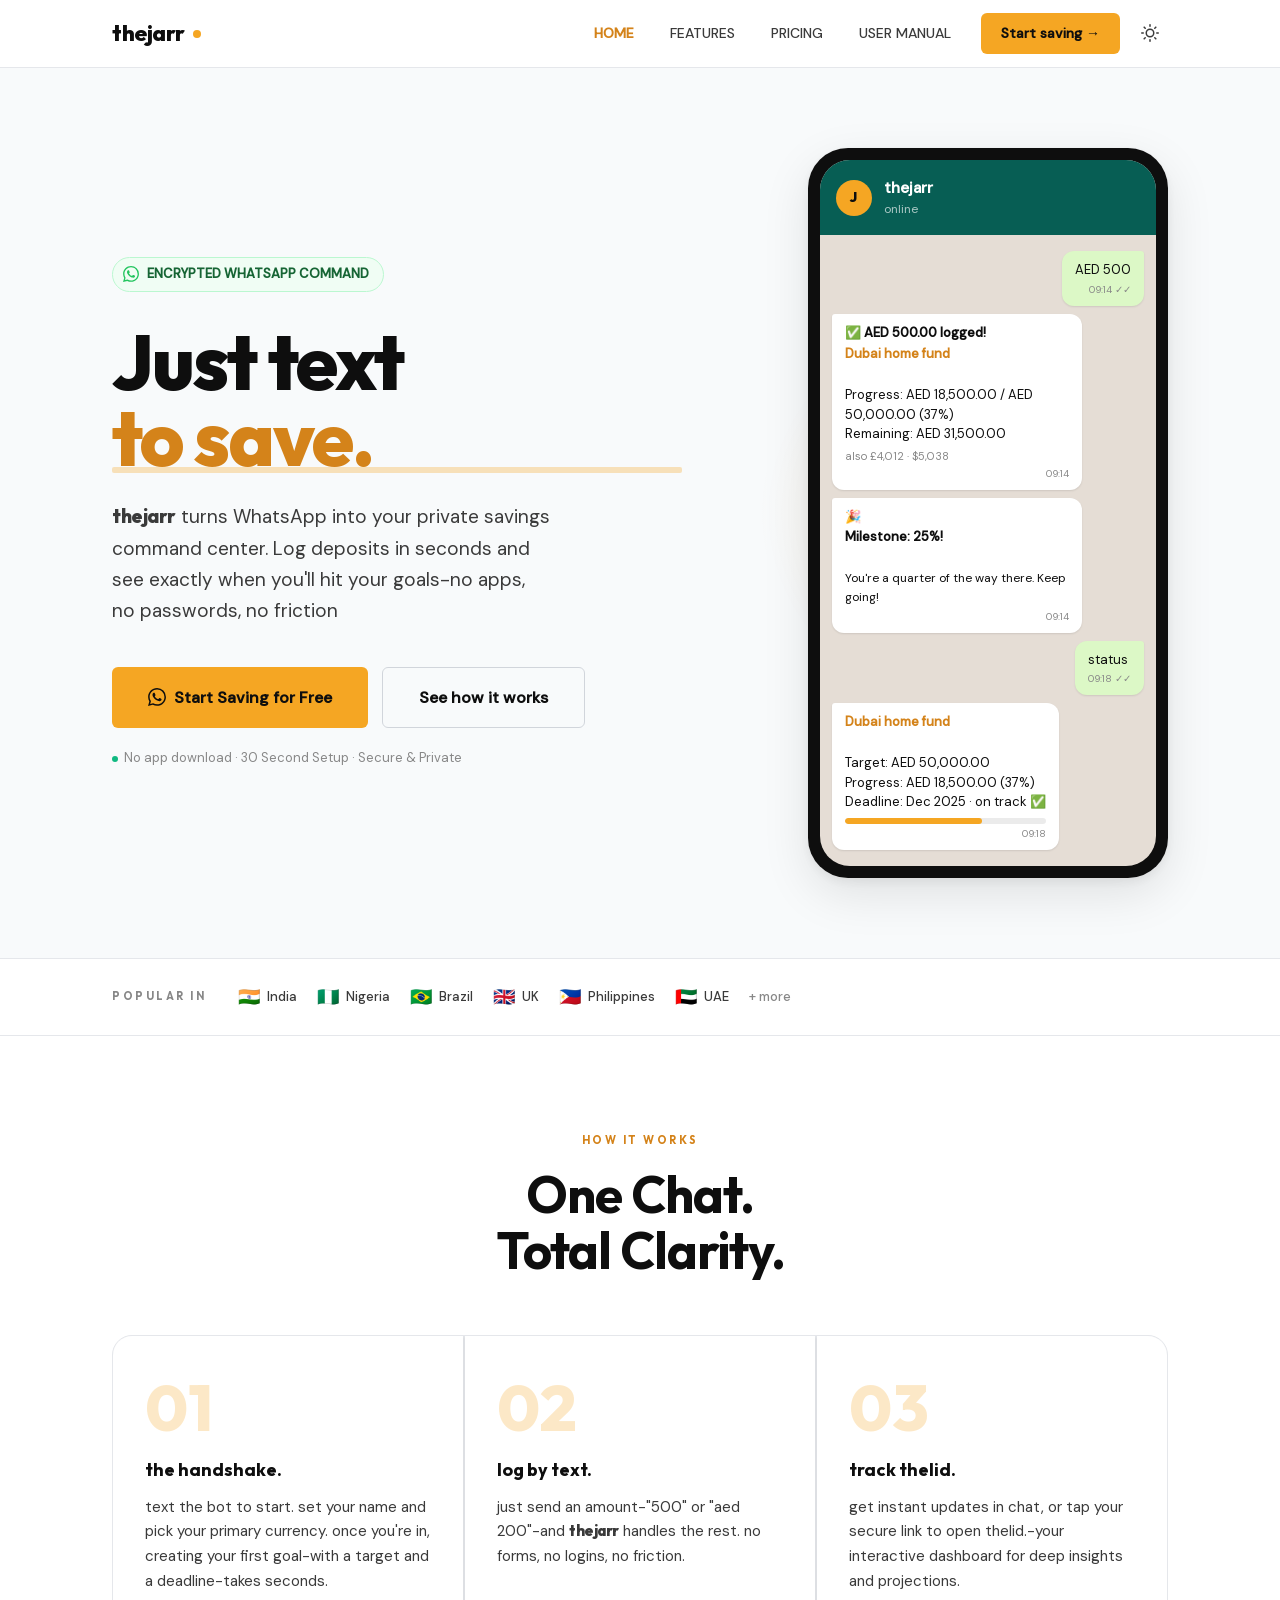
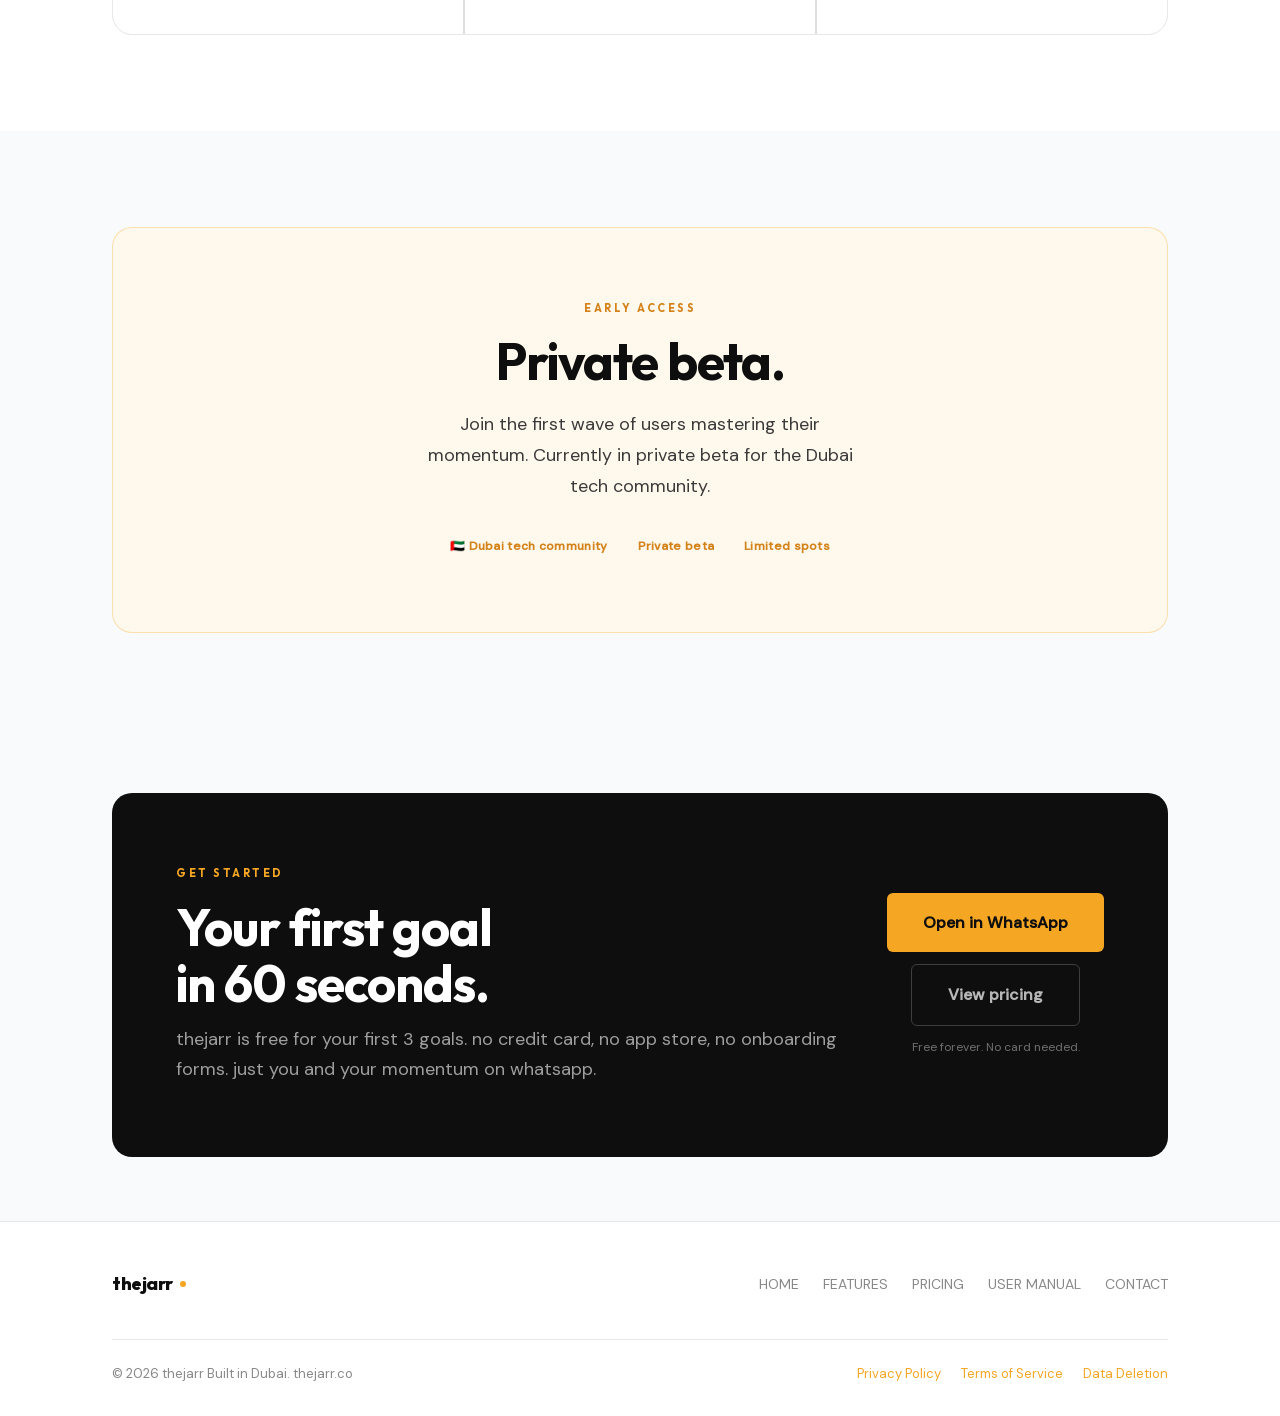
==== commit 131941a1: "update styling and text" ====
--- a/index.html
+++ b/index.html
@@ -139,8 +139,8 @@
       </div>
       <div class="how-step">
         <div class="step-number">03</div>
-        <div class="step-title">track the pulse.</div>
-        <p class="step-body">get instant updates in chat, or tap your secure link to open the pulse.-your interactive dashboard for deep insights and projections.</p>
+        <div class="step-title">track thelid.</div>
+        <p class="step-body">get instant updates in chat, or tap your secure link to open thelid.-your interactive dashboard for deep insights and projections.</p>
       </div>
     </div>
   </div>
--- a/styles.css
+++ b/styles.css
@@ -223,6 +223,18 @@
   transition: background 0.15s;
 }
 .nav-mobile .nav-mobile-cta:hover { background: var(--amber-deep); color: #fff; }
+.theme-toggle-mobile {
+  width: 100%;
+  justify-content: flex-start;
+  gap: 10px;
+  padding: 12px 14px;
+  margin-top: 4px;
+  border-top: 1px solid var(--border);
+  border-radius: var(--radius-sm);
+  color: var(--ink-soft);
+}
+.theme-toggle-mobile .theme-toggle-label { font-size: 15px; font-weight: 500; }
+.theme-toggle-mobile:hover { background: var(--amber-glow); color: var(--ink); }
 
 /* ── Shared layout ───────────────────────────────────── */
 .container {
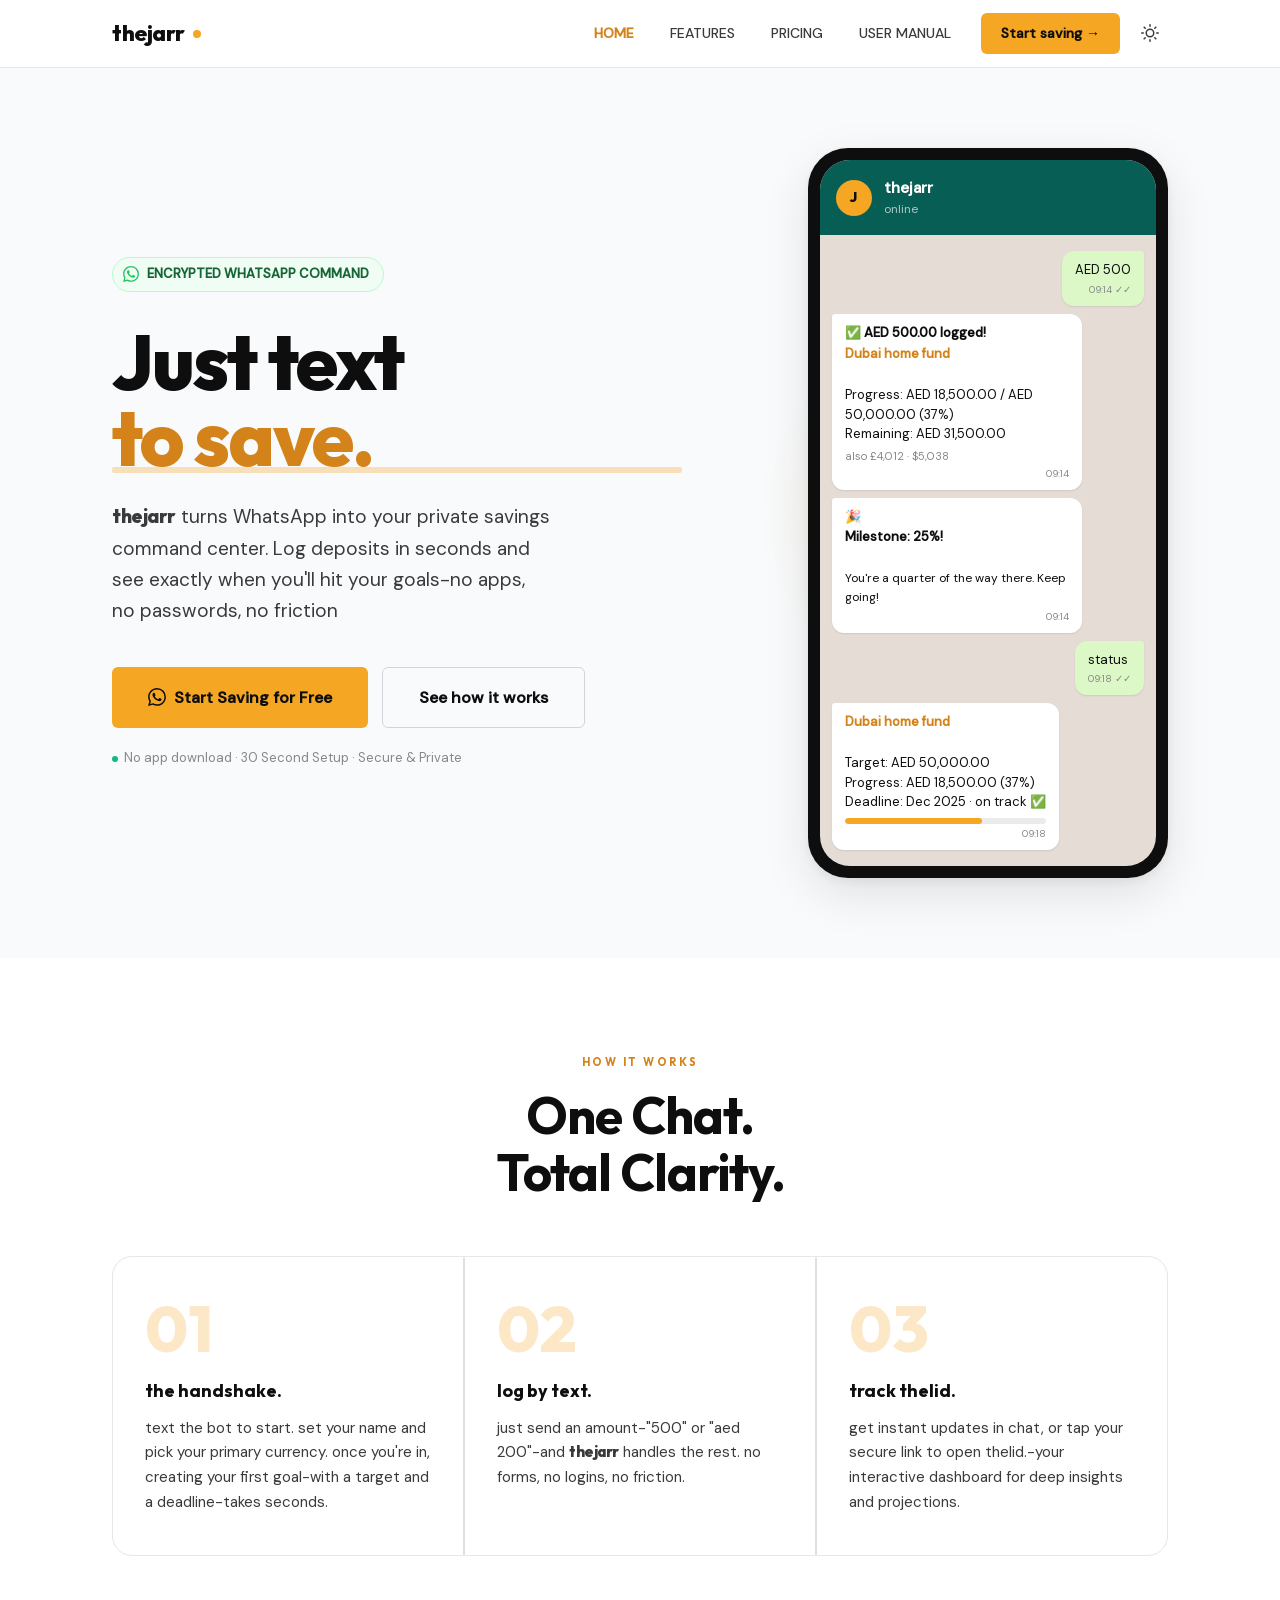
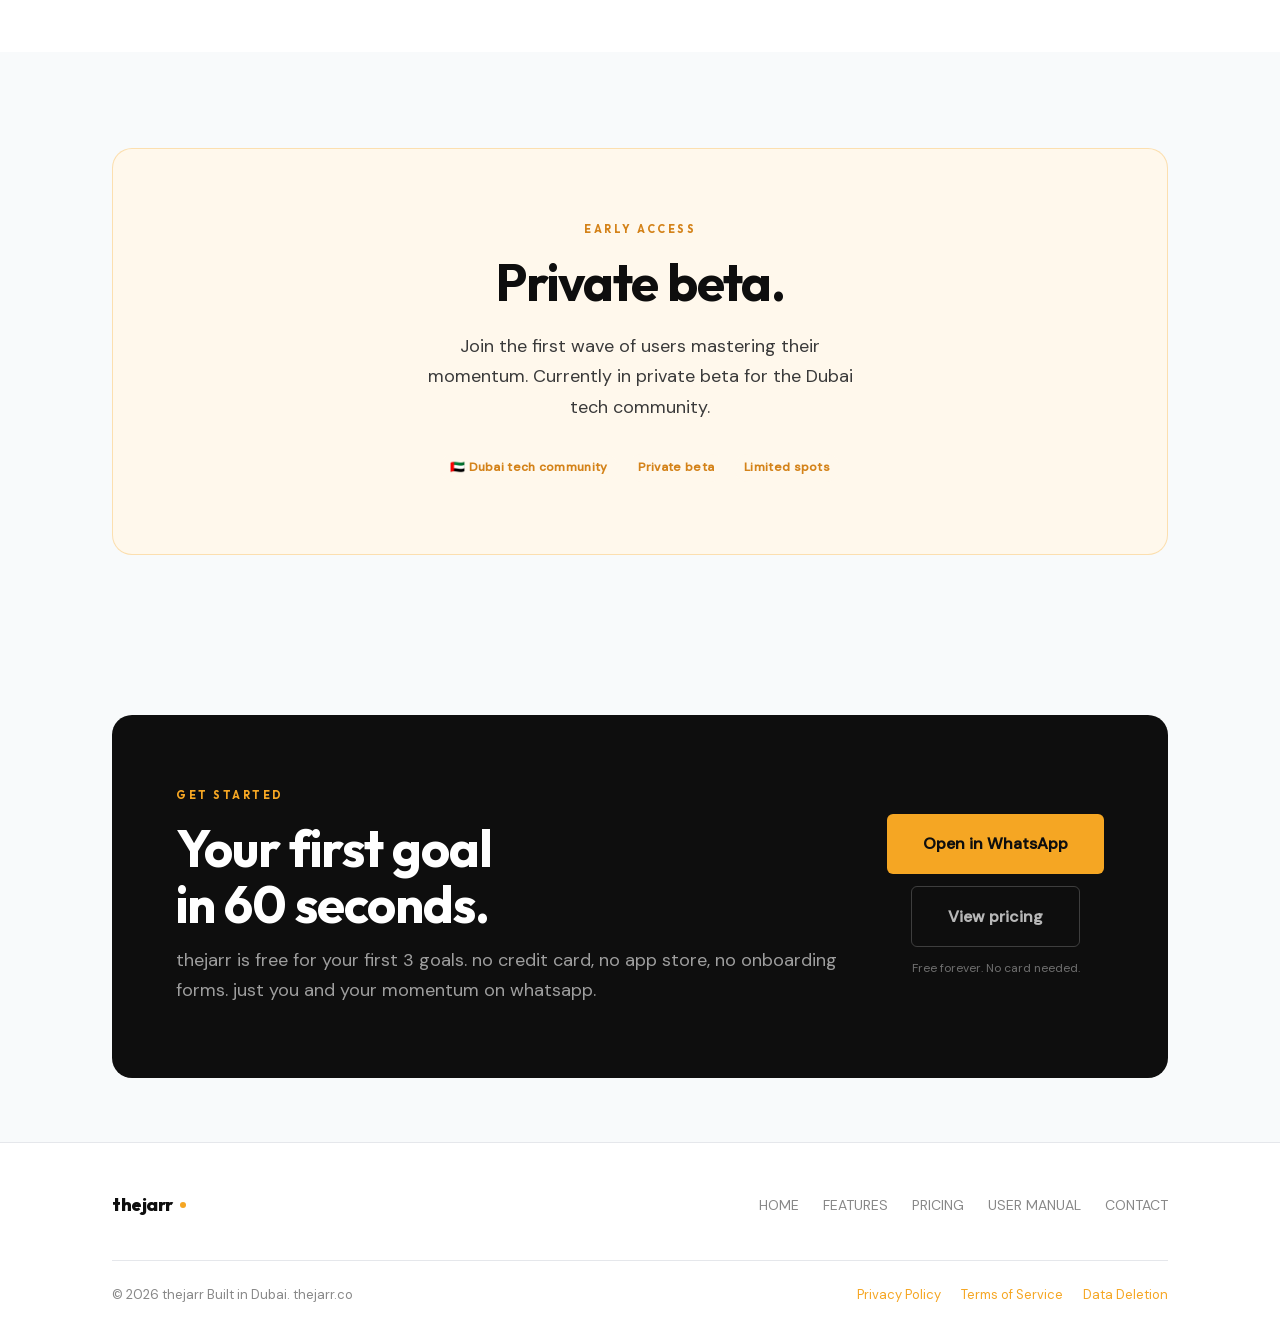
==== commit 5cf9a0d0: "updated terms of service" ====
--- a/index.html
+++ b/index.html
@@ -102,21 +102,6 @@
   </div>
 </section>
 
-<!-- ══ TRUST BAR ═════════════════════════════════════ -->
-<div class="trust-bar">
-  <div class="trust-inner">
-    <span class="trust-label">Popular in</span>
-    <div class="trust-flags">
-      <span class="trust-flag"><span class="flag">🇮🇳</span> India</span>
-      <span class="trust-flag"><span class="flag">🇳🇬</span> Nigeria</span>
-      <span class="trust-flag"><span class="flag">🇧🇷</span> Brazil</span>
-      <span class="trust-flag"><span class="flag">🇬🇧</span> UK</span>
-      <span class="trust-flag"><span class="flag">🇵🇭</span> Philippines</span>
-      <span class="trust-flag"><span class="flag">🇦🇪</span> UAE</span>
-      <span class="trust-flag" style="color: var(--ink-muted);">+ more</span>
-    </div>
-  </div>
-</div>
 
 <!-- ══ HOW IT WORKS ══════════════════════════════════ -->
 <section class="section" style="background: var(--white);">
--- a/styles.css
+++ b/styles.css
@@ -623,7 +623,6 @@
   font-weight: 500;
   color: var(--ink-soft);
 }
-.flag { font-size: 18px; }
 
 /* ── How it works strip ───────────────────────────── */
 .how-strip {
@@ -1042,8 +1041,8 @@
   margin-top: 1px;
 }
 .plan-feature .check-green {
-  background: #e8f5f0;
-  color: var(--green);
+  background: var(--amber-pale);
+  color: var(--amber-deep);
 }
 
 /* ── Usage context calc ───────────────────────────── */
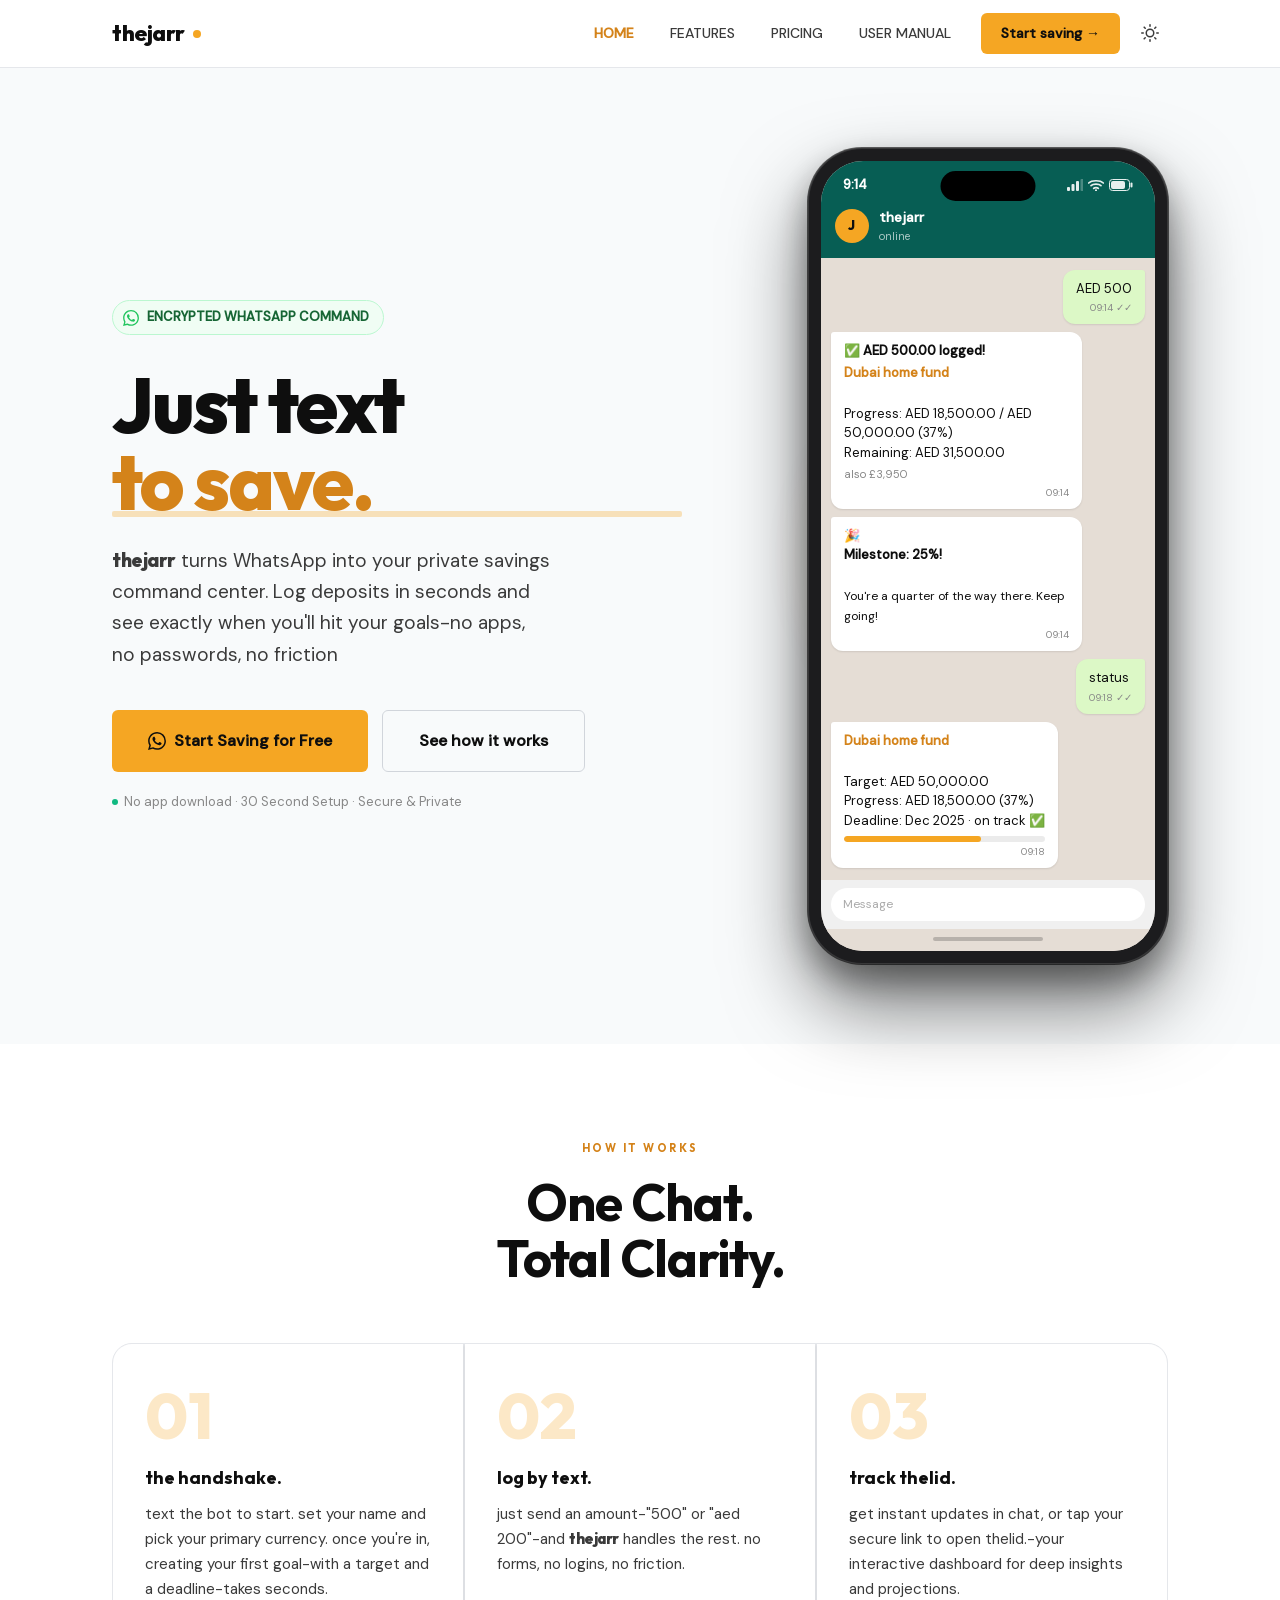
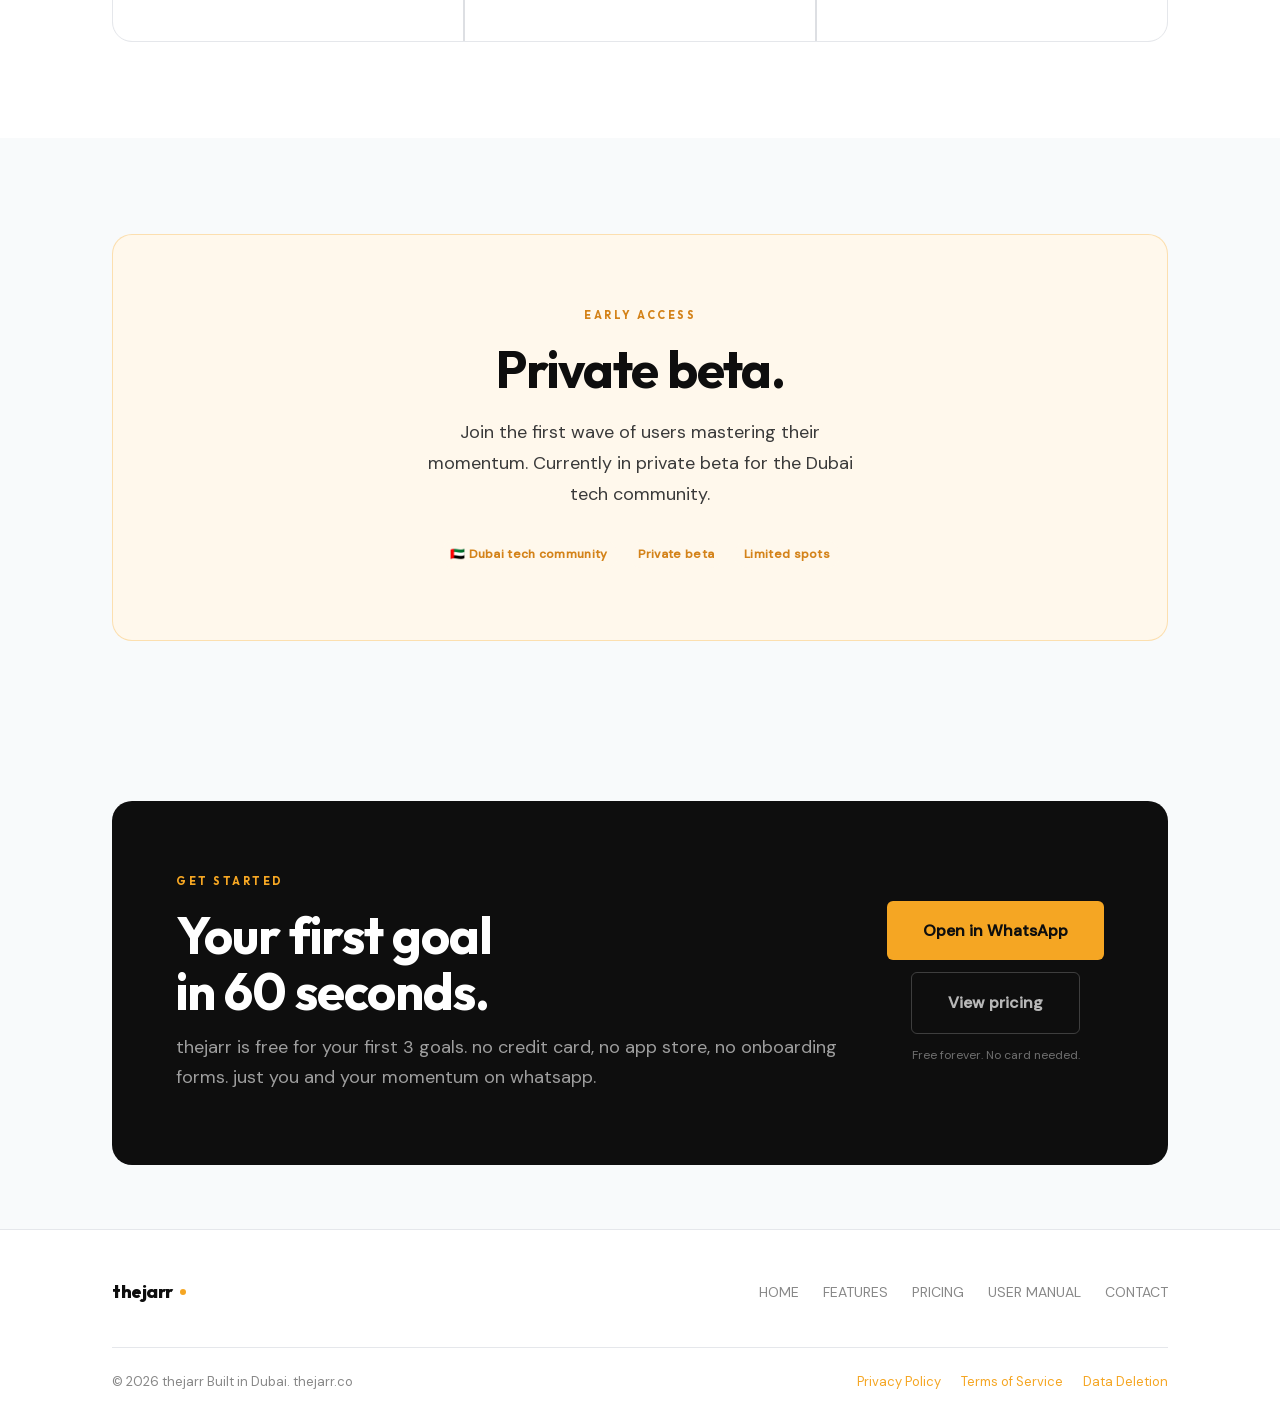
==== commit 581640db: "update user-manual" ====
--- a/index.html
+++ b/index.html
@@ -56,6 +56,24 @@
         <div class="hero-glow"></div>
         <div class="phone-frame">
           <div class="phone-screen">
+
+            <!-- Dynamic Island -->
+            <div class="phone-dynamic-island"></div>
+
+            <!-- Status bar -->
+            <div class="phone-status-bar">
+              <span class="status-time">9:14</span>
+              <div class="status-icons">
+                <!-- Signal -->
+                <svg width="16" height="12" viewBox="0 0 16 12" fill="white" opacity="0.9"><rect x="0" y="8" width="3" height="4" rx="1"/><rect x="4.5" y="5" width="3" height="7" rx="1"/><rect x="9" y="2" width="3" height="10" rx="1"/><rect x="13.5" y="0" width="3" height="12" rx="1" opacity="0.3"/></svg>
+                <!-- WiFi -->
+                <svg width="16" height="12" viewBox="0 0 24 18" fill="none" stroke="white" stroke-width="2.5" stroke-linecap="round" opacity="0.9"><path d="M1 6C5.5 1.5 18.5 1.5 23 6"/><path d="M4.5 10C7.5 7 16.5 7 19.5 10"/><path d="M8.5 14C10 12.5 14 12.5 15.5 14"/><circle cx="12" cy="17" r="1.5" fill="white" stroke="none"/></svg>
+                <!-- Battery -->
+                <svg width="24" height="12" viewBox="0 0 24 12" fill="none" opacity="0.9"><rect x="0.5" y="0.5" width="20" height="11" rx="3" stroke="white" stroke-width="1"/><rect x="21.5" y="3.5" width="2" height="5" rx="1" fill="white"/><rect x="2" y="2" width="14" height="8" rx="2" fill="white"/></svg>
+              </div>
+            </div>
+
+            <!-- WhatsApp header -->
             <div class="phone-header">
               <div class="phone-avatar">J</div>
               <div>
@@ -63,6 +81,8 @@
                 <div class="phone-status">online</div>
               </div>
             </div>
+
+            <!-- Chat -->
             <div class="chat-body">
               <div class="bubble bubble-out">
                 AED 500
@@ -73,7 +93,7 @@
                 <strong style="color:#d4831a;">Dubai home fund</strong><br>
                 Progress: AED 18,500.00 / AED 50,000.00 (37%)<br>
                 Remaining: AED 31,500.00<br>
-                <span style="font-size:11px; color:#888; display:block; margin-top:4px;">also £4,012 · $5,038</span>
+                <span style="font-size:11px; color:#888; display:block; margin-top:4px;">also £3,950</span>
                 <div class="bubble-time">09:14</div>
               </div>
               <div class="bubble bubble-in">
@@ -94,6 +114,15 @@
                 <div class="bubble-time">09:18</div>
               </div>
             </div>
+
+            <!-- Input bar -->
+            <div class="phone-input-bar">
+              <div class="phone-input-field">Message</div>
+            </div>
+
+            <!-- Home indicator -->
+            <div class="phone-home-indicator"></div>
+
           </div>
         </div>
       </div>
--- a/theme-dark.css
+++ b/theme-dark.css
@@ -45,22 +45,24 @@
 }
 
 /* ── Phone mockup — dark WhatsApp palette ───────────── */
-[data-theme="dark"] .phone-header {
-  background: #1f2c34;
-}
-[data-theme="dark"] .phone-screen {
-  background: #0d1821;
-}
+[data-theme="dark"] .phone-status-bar { background: #1f2c34; }
+[data-theme="dark"] .phone-header     { background: #1f2c34; }
+[data-theme="dark"] .phone-screen     { background: #0d1821; }
+[data-theme="dark"] .phone-input-bar  { background: #1a2a35; }
+[data-theme="dark"] .phone-input-field { background: #2a3a45; color: #6a8a9a; }
+[data-theme="dark"] .phone-home-indicator { background: #0d1821; }
 [data-theme="dark"] .bubble-in  { background: #202c33; color: #e9edef; }
 [data-theme="dark"] .bubble-out { background: #005c4b; color: #e9edef; }
 [data-theme="dark"] .bubble-time { color: rgba(255,255,255,0.45); }
 
 /* ── System preference (when no explicit toggle set) ── */
 @media (prefers-color-scheme: dark) {
-  :root:not([data-theme="light"]) .phone-header { background: #1f2c34; }
-  :root:not([data-theme="light"]) .phone-screen {
-    background: #0d1821;
-  }
+  :root:not([data-theme="light"]) .phone-status-bar  { background: #1f2c34; }
+  :root:not([data-theme="light"]) .phone-header      { background: #1f2c34; }
+  :root:not([data-theme="light"]) .phone-screen      { background: #0d1821; }
+  :root:not([data-theme="light"]) .phone-input-bar   { background: #1a2a35; }
+  :root:not([data-theme="light"]) .phone-input-field { background: #2a3a45; color: #6a8a9a; }
+  :root:not([data-theme="light"]) .phone-home-indicator { background: #0d1821; }
   :root:not([data-theme="light"]) .bubble-in  { background: #202c33; color: #e9edef; }
   :root:not([data-theme="light"]) .bubble-out { background: #005c4b; color: #e9edef; }
   :root:not([data-theme="light"]) .bubble-time { color: rgba(255,255,255,0.45); }
--- a/styles.css
+++ b/styles.css
@@ -484,33 +484,70 @@
   align-items: center;
   position: relative;
 }
+/* ── iPhone frame ────────────────────────────────────── */
 .phone-frame {
   width: 360px;
-  background: var(--surface-inverse);
-  border-radius: 40px;
-  padding: 12px;
-  box-shadow: var(--shadow-lg), 0 0 0 1px rgba(255,255,255,0.05);
+  background: #1c1c1e;
+  border-radius: 54px;
+  padding: 13px;
   position: relative;
   z-index: 2;
-}
+  box-shadow:
+    inset 0 0 0 1px rgba(255,255,255,0.12),   /* inner rim highlight */
+    0 0 0 1px rgba(0,0,0,0.6),                /* outer rim */
+    0 40px 80px rgba(0,0,0,0.55),
+    0 16px 32px rgba(0,0,0,0.35);
+}
+
+
 .phone-screen {
   background: #e5ddd5;
-  border-radius: 30px;
+  border-radius: 42px;
   overflow: hidden;
-  min-height: 520px;
   display: flex;
   flex-direction: column;
-}
+  position: relative;
+}
+
+/* ── Status bar ──────────────────────────────────────── */
+.phone-status-bar {
+  display: flex;
+  justify-content: space-between;
+  align-items: center;
+  padding: 14px 22px 0;
+  font-size: 11px;
+  font-weight: 700;
+  color: #fff;
+  background: #075e54;
+  position: relative;
+  z-index: 5;
+}
+.phone-status-bar .status-time { font-size: 13px; }
+.phone-status-bar .status-icons { display: flex; align-items: center; gap: 5px; }
+
+/* ── Dynamic Island ──────────────────────────────────── */
+.phone-dynamic-island {
+  position: absolute;
+  top: 10px;
+  left: 50%;
+  transform: translateX(-50%);
+  width: 95px;
+  height: 30px;
+  background: #000;
+  border-radius: 20px;
+  z-index: 10;
+}
+
 .phone-header {
   background: #075e54;
-  padding: 16px;
-  display: flex;
-  align-items: center;
-  gap: 12px;
+  padding: 10px 14px 12px;
+  display: flex;
+  align-items: center;
+  gap: 10px;
 }
 .phone-avatar {
-  width: 36px;
-  height: 36px;
+  width: 34px;
+  height: 34px;
   border-radius: 50%;
   background: var(--amber);
   display: flex;
@@ -518,13 +555,46 @@
   justify-content: center;
   font-family: var(--font-display);
   font-weight: 800;
-  font-size: 14px;
+  font-size: 13px;
   color: var(--ink);
   flex-shrink: 0;
 }
-.phone-name { color: #fff; font-size: 15px; font-weight: 600; }
-.phone-status { color: rgba(255,255,255,0.65); font-size: 12px; }
-.chat-body { flex: 1; padding: 16px 12px; display: flex; flex-direction: column; gap: 8px; }
+.phone-name { color: #fff; font-size: 14px; font-weight: 600; }
+.phone-status { color: rgba(255,255,255,0.65); font-size: 11px; }
+
+.chat-body { flex: 1; padding: 12px 10px; display: flex; flex-direction: column; gap: 8px; }
+
+/* ── WhatsApp-style input bar ────────────────────────── */
+.phone-input-bar {
+  background: #f0f0f0;
+  padding: 8px 10px;
+  display: flex;
+  align-items: center;
+  gap: 8px;
+}
+.phone-input-field {
+  flex: 1;
+  background: #fff;
+  border-radius: 20px;
+  padding: 7px 12px;
+  font-size: 12px;
+  color: #aaa;
+}
+
+/* ── Home indicator ──────────────────────────────────── */
+.phone-home-indicator {
+  background: #e5ddd5;
+  padding: 8px 0 10px;
+  display: flex;
+  justify-content: center;
+}
+.phone-home-indicator::after {
+  content: '';
+  width: 110px;
+  height: 4px;
+  background: rgba(0,0,0,0.2);
+  border-radius: 4px;
+}
 .bubble {
   max-width: 80%;
   padding: 9px 13px;
@@ -734,7 +804,7 @@
 @media (max-width: 900px) {
   .hero { grid-template-columns: 1fr; gap: 40px; padding: 60px 0; }
   .hero-visual { justify-content: center; display: block; text-align: center; }
-  .phone-frame { width: 320px; display: inline-block; text-align: left; }
+  .phone-frame { width: 340px; display: inline-block; text-align: left; }
   .how-strip { grid-template-columns: 1fr; }
   .quote-grid { grid-template-columns: 1fr; }
   .cta-section { grid-template-columns: 1fr; padding: 48px 32px; }
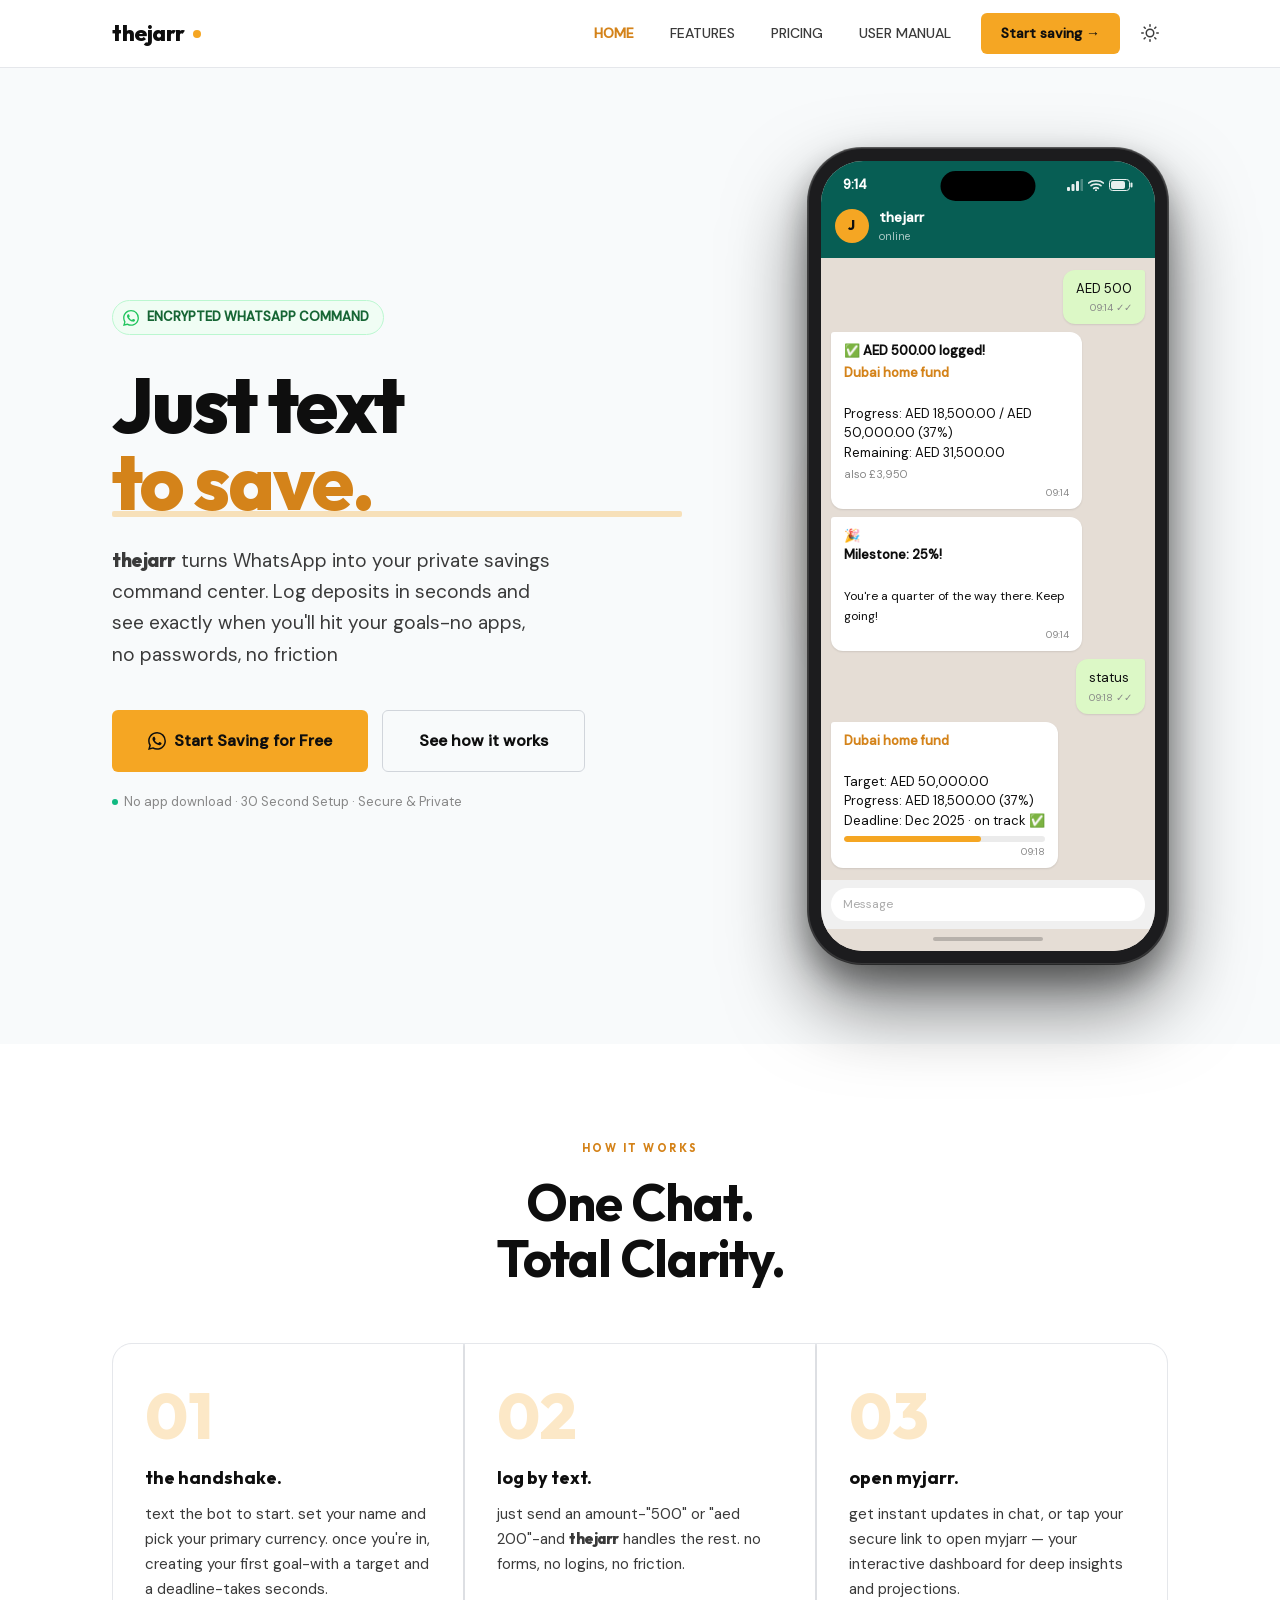
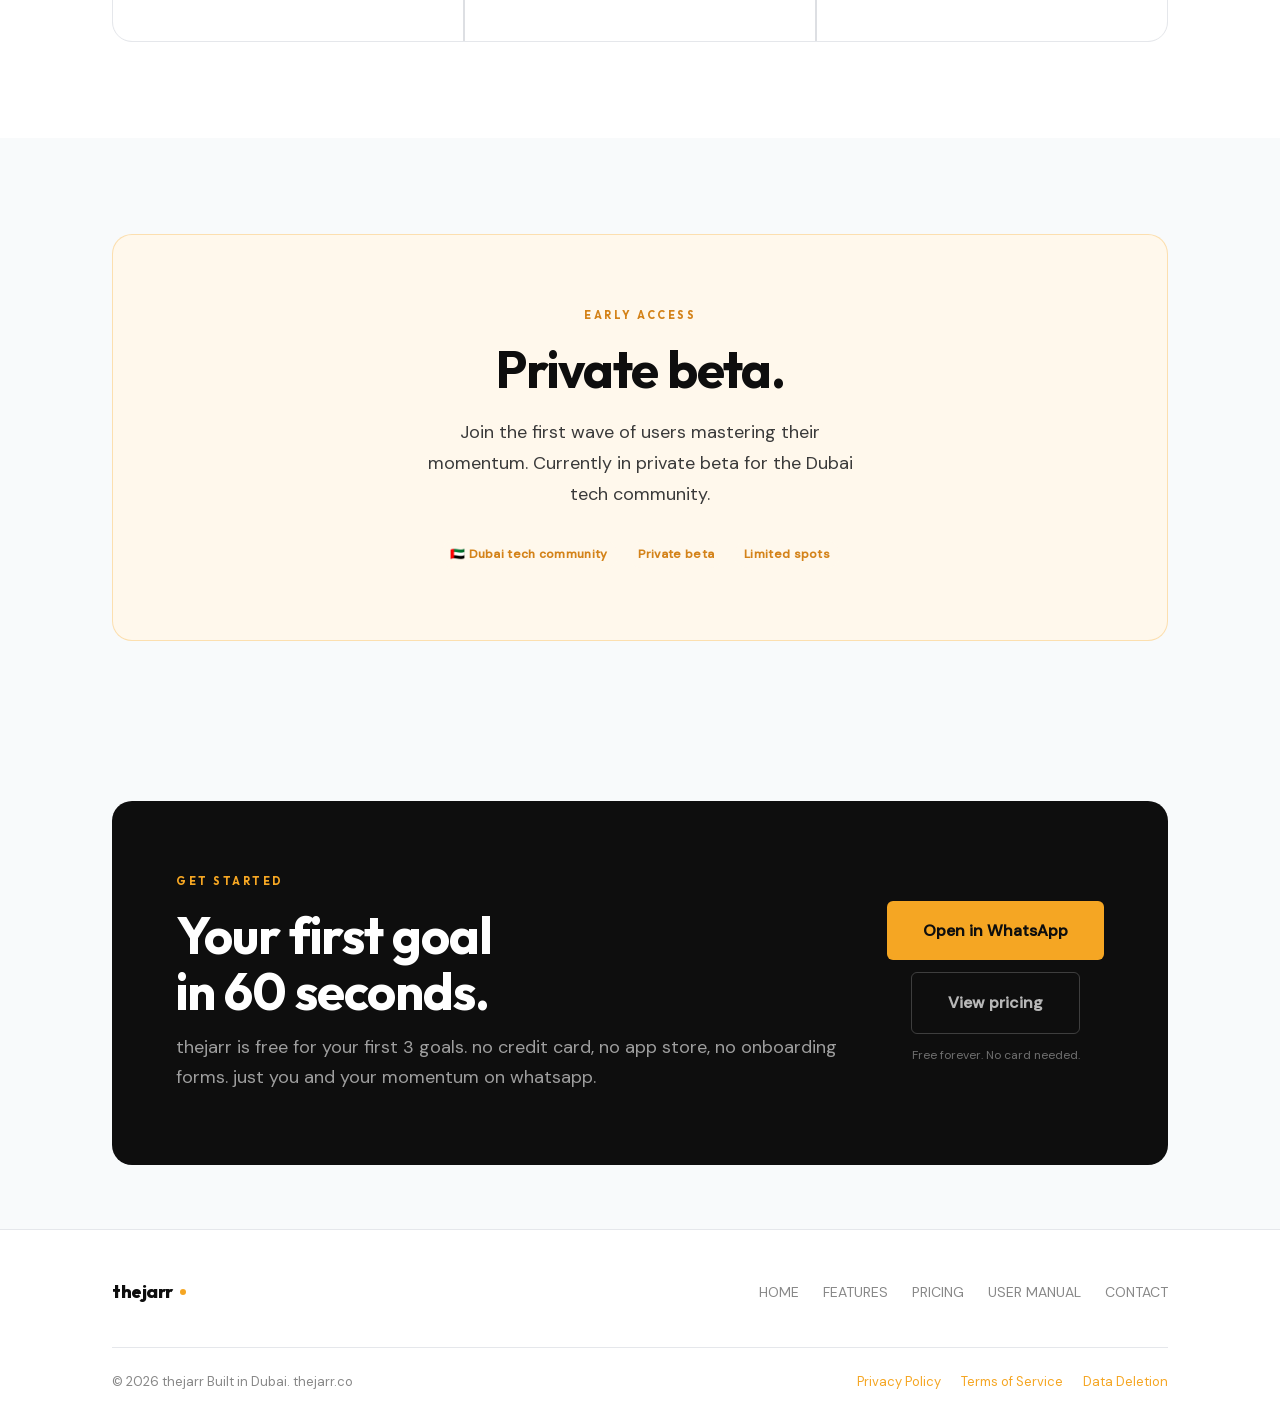
==== commit 280f308a: "update branding names" ====
--- a/index.html
+++ b/index.html
@@ -153,8 +153,8 @@
       </div>
       <div class="how-step">
         <div class="step-number">03</div>
-        <div class="step-title">track thelid.</div>
-        <p class="step-body">get instant updates in chat, or tap your secure link to open thelid.-your interactive dashboard for deep insights and projections.</p>
+        <div class="step-title">open myjarr.</div>
+        <p class="step-body">get instant updates in chat, or tap your secure link to open myjarr — your interactive dashboard for deep insights and projections.</p>
       </div>
     </div>
   </div>
--- a/styles.css
+++ b/styles.css
@@ -1003,9 +1003,9 @@
 /* ── Pricing cards ────────────────────────────────── */
 .pricing-grid {
   display: grid;
-  grid-template-columns: 1fr 1fr;
+  grid-template-columns: 1fr 1fr 1fr;
   gap: 24px;
-  max-width: 820px;
+  max-width: 1140px;
   margin: 0 auto;
 }
 .pricing-card {
@@ -1016,6 +1016,8 @@
   position: relative;
   box-shadow: var(--shadow-sm);
   transition: box-shadow 0.2s, transform 0.2s;
+  display: flex;
+  flex-direction: column;
 }
 .pricing-card:hover { box-shadow: var(--shadow-md); transform: translateY(-2px); }
 .pricing-card.featured:hover { box-shadow: 0 0 0 4px var(--amber-glow), var(--shadow-lg); }
@@ -1075,7 +1077,7 @@
   color: var(--ink-muted);
   margin-bottom: 32px;
   line-height: 1.5;
-  min-height: 42px;
+  min-height: 72px;
 }
 .plan-cta { width: 100%; text-align: center; justify-content: center; border-radius: var(--radius-sm); }
 .plan-features {
@@ -1086,6 +1088,7 @@
   display: flex;
   flex-direction: column;
   gap: 14px;
+  flex: 1;
 }
 .plan-feature {
   display: flex;
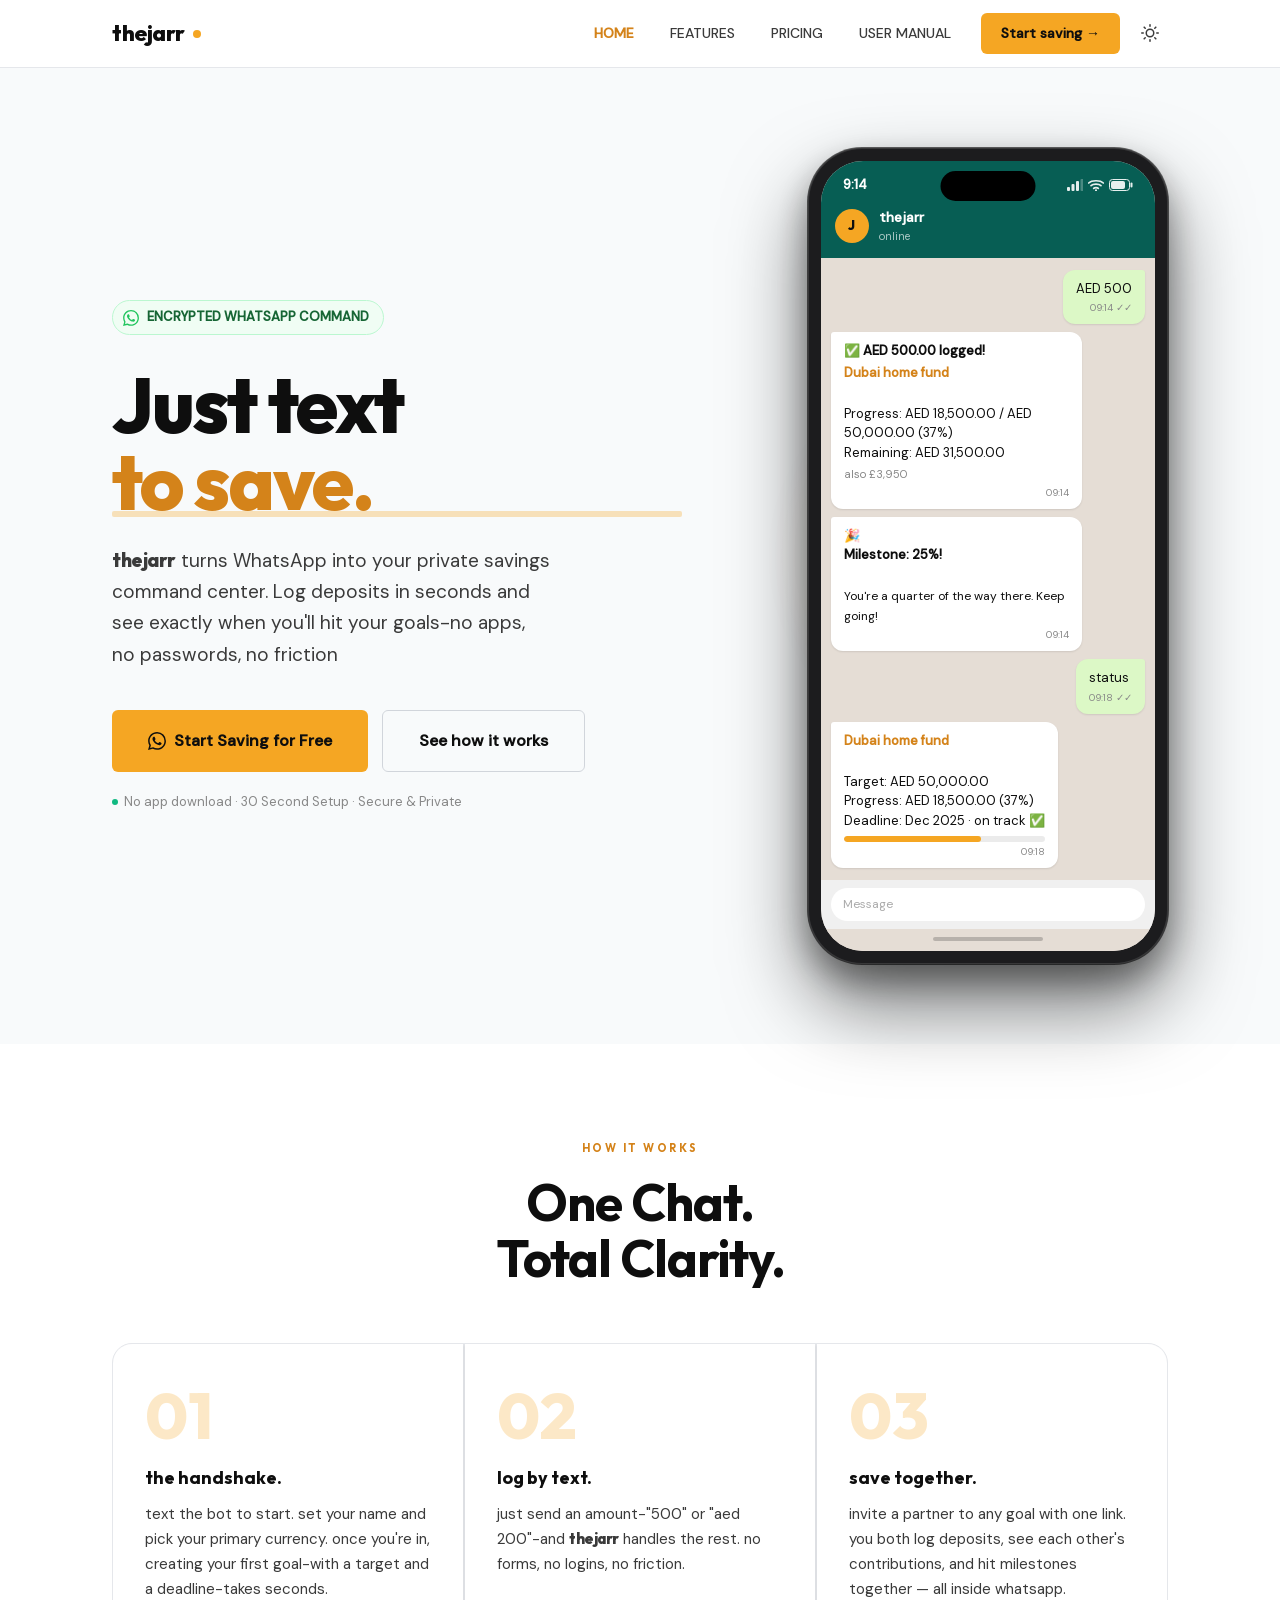
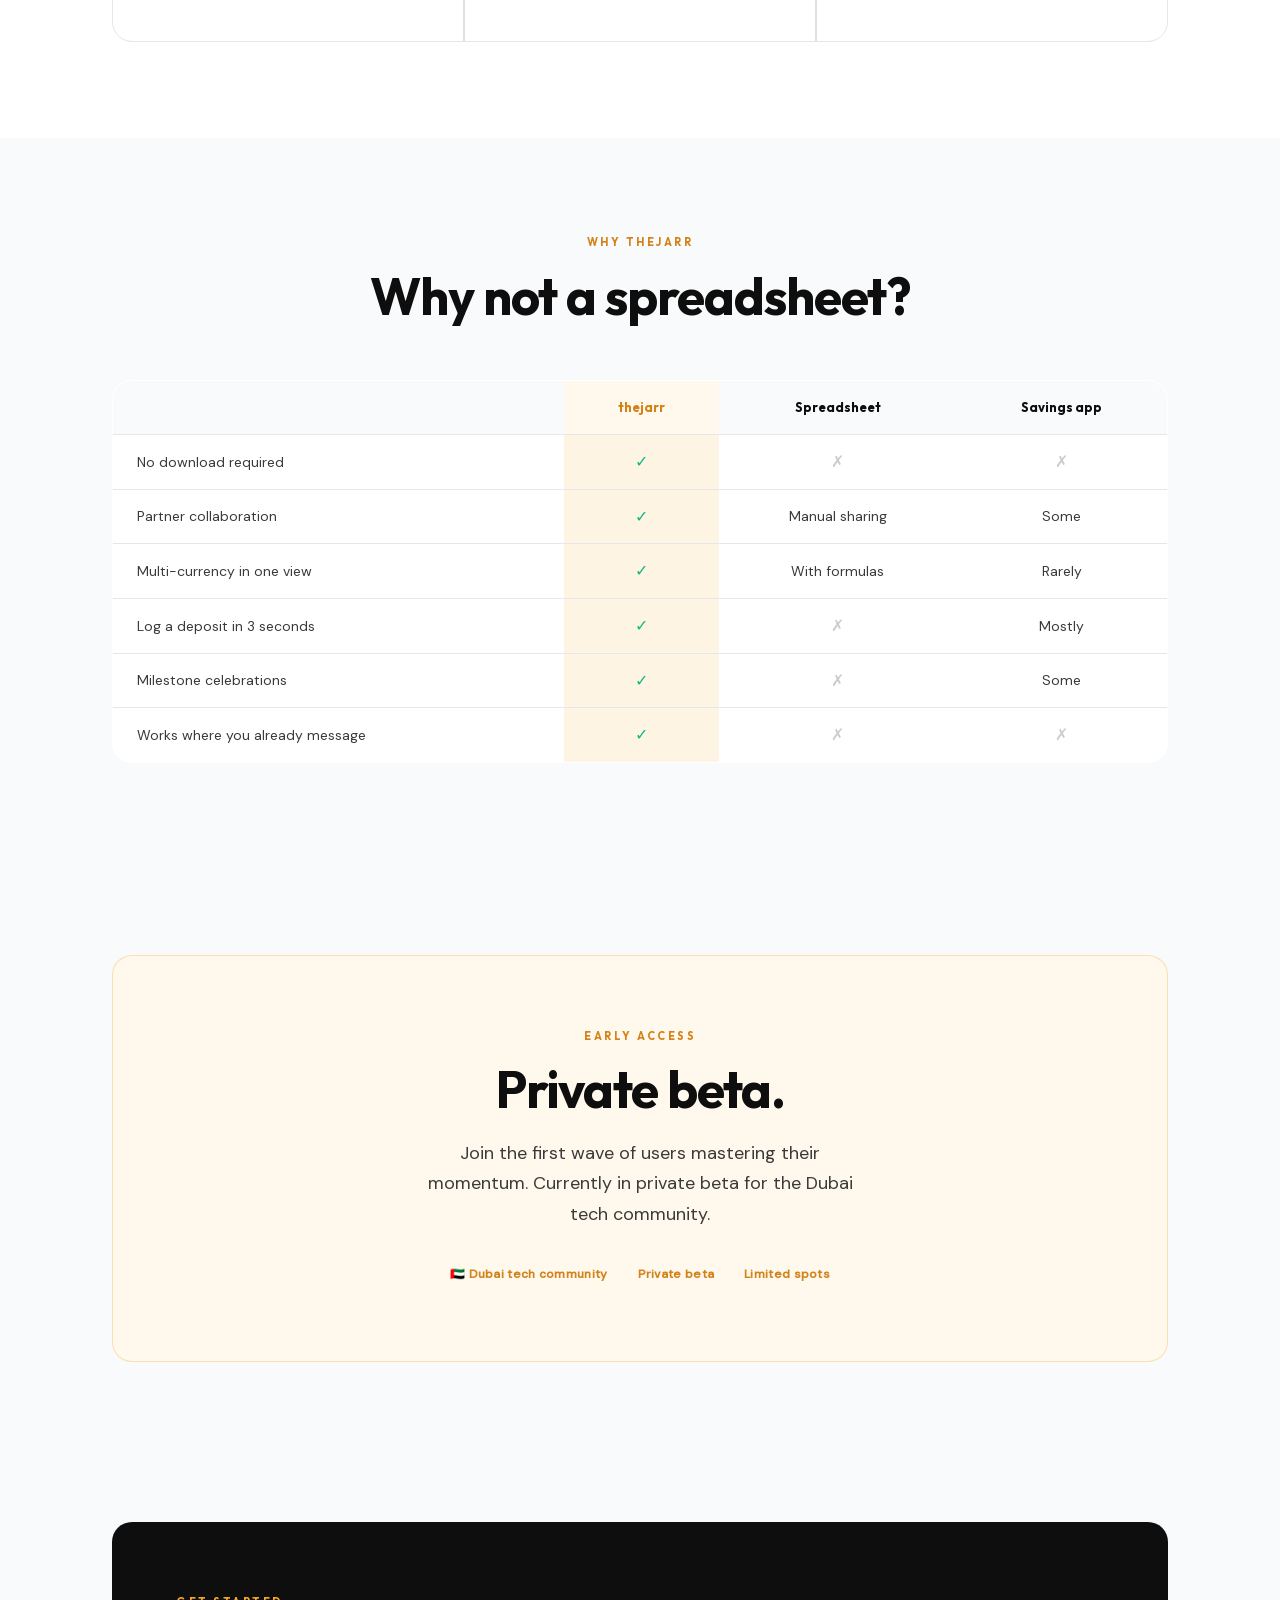
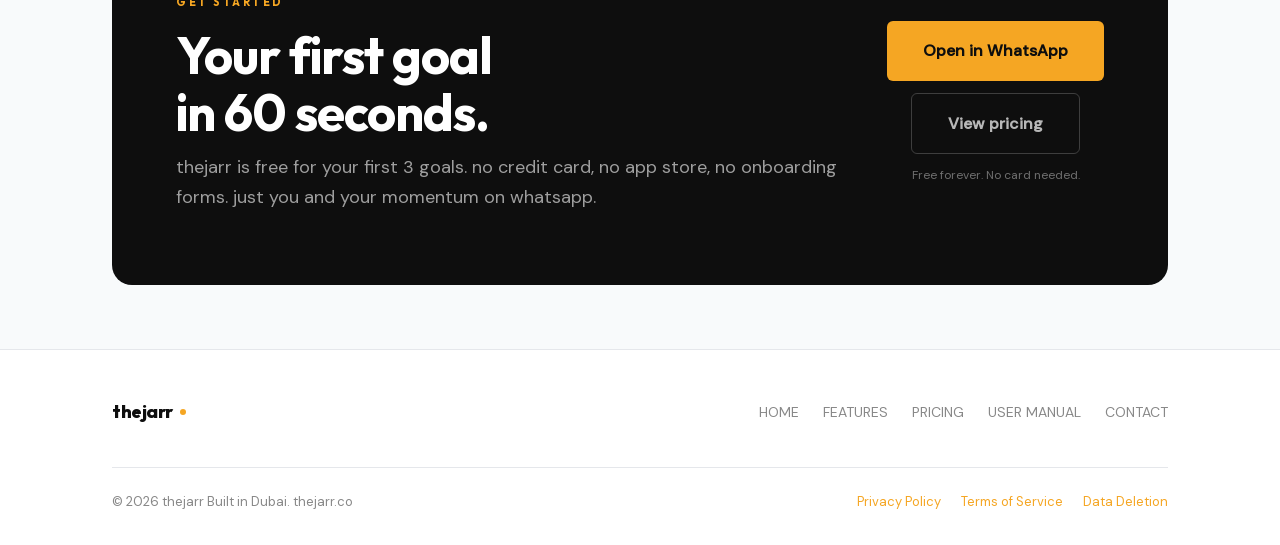
==== commit 230f893a: "move spreadsheet summary to homepage" ====
--- a/index.html
+++ b/index.html
@@ -153,10 +153,68 @@
       </div>
       <div class="how-step">
         <div class="step-number">03</div>
-        <div class="step-title">open myjarr.</div>
-        <p class="step-body">get instant updates in chat, or tap your secure link to open myjarr — your interactive dashboard for deep insights and projections.</p>
-      </div>
-    </div>
+        <div class="step-title">save together.</div>
+        <p class="step-body">invite a partner to any goal with one link. you both log deposits, see each other's contributions, and hit milestones together — all inside whatsapp.</p>
+      </div>
+    </div>
+  </div>
+</section>
+
+<!-- ══ COMPARISON ════════════════════════════════════ -->
+<section class="section">
+  <div class="container">
+    <div style="text-align: center; margin-bottom: 56px;">
+      <span class="eyebrow">Why thejarr</span>
+      <h2 class="headline">Why not a spreadsheet?</h2>
+    </div>
+    <div class="compare-wrap"><table class="compare-table">
+      <thead>
+        <tr>
+          <th></th>
+          <th class="highlight">thejarr</th>
+          <th>Spreadsheet</th>
+          <th>Savings app</th>
+        </tr>
+      </thead>
+      <tbody>
+        <tr>
+          <td>No download required</td>
+          <td class="highlight"><span class="check">✓</span></td>
+          <td><span class="cross">✗</span></td>
+          <td><span class="cross">✗</span></td>
+        </tr>
+        <tr>
+          <td>Partner collaboration</td>
+          <td class="highlight"><span class="check">✓</span></td>
+          <td>Manual sharing</td>
+          <td>Some</td>
+        </tr>
+        <tr>
+          <td>Multi-currency in one view</td>
+          <td class="highlight"><span class="check">✓</span></td>
+          <td>With formulas</td>
+          <td>Rarely</td>
+        </tr>
+        <tr>
+          <td>Log a deposit in 3 seconds</td>
+          <td class="highlight"><span class="check">✓</span></td>
+          <td><span class="cross">✗</span></td>
+          <td>Mostly</td>
+        </tr>
+        <tr>
+          <td>Milestone celebrations</td>
+          <td class="highlight"><span class="check">✓</span></td>
+          <td><span class="cross">✗</span></td>
+          <td>Some</td>
+        </tr>
+        <tr>
+          <td>Works where you already message</td>
+          <td class="highlight"><span class="check">✓</span></td>
+          <td><span class="cross">✗</span></td>
+          <td><span class="cross">✗</span></td>
+        </tr>
+      </tbody>
+    </table></div>
   </div>
 </section>
 
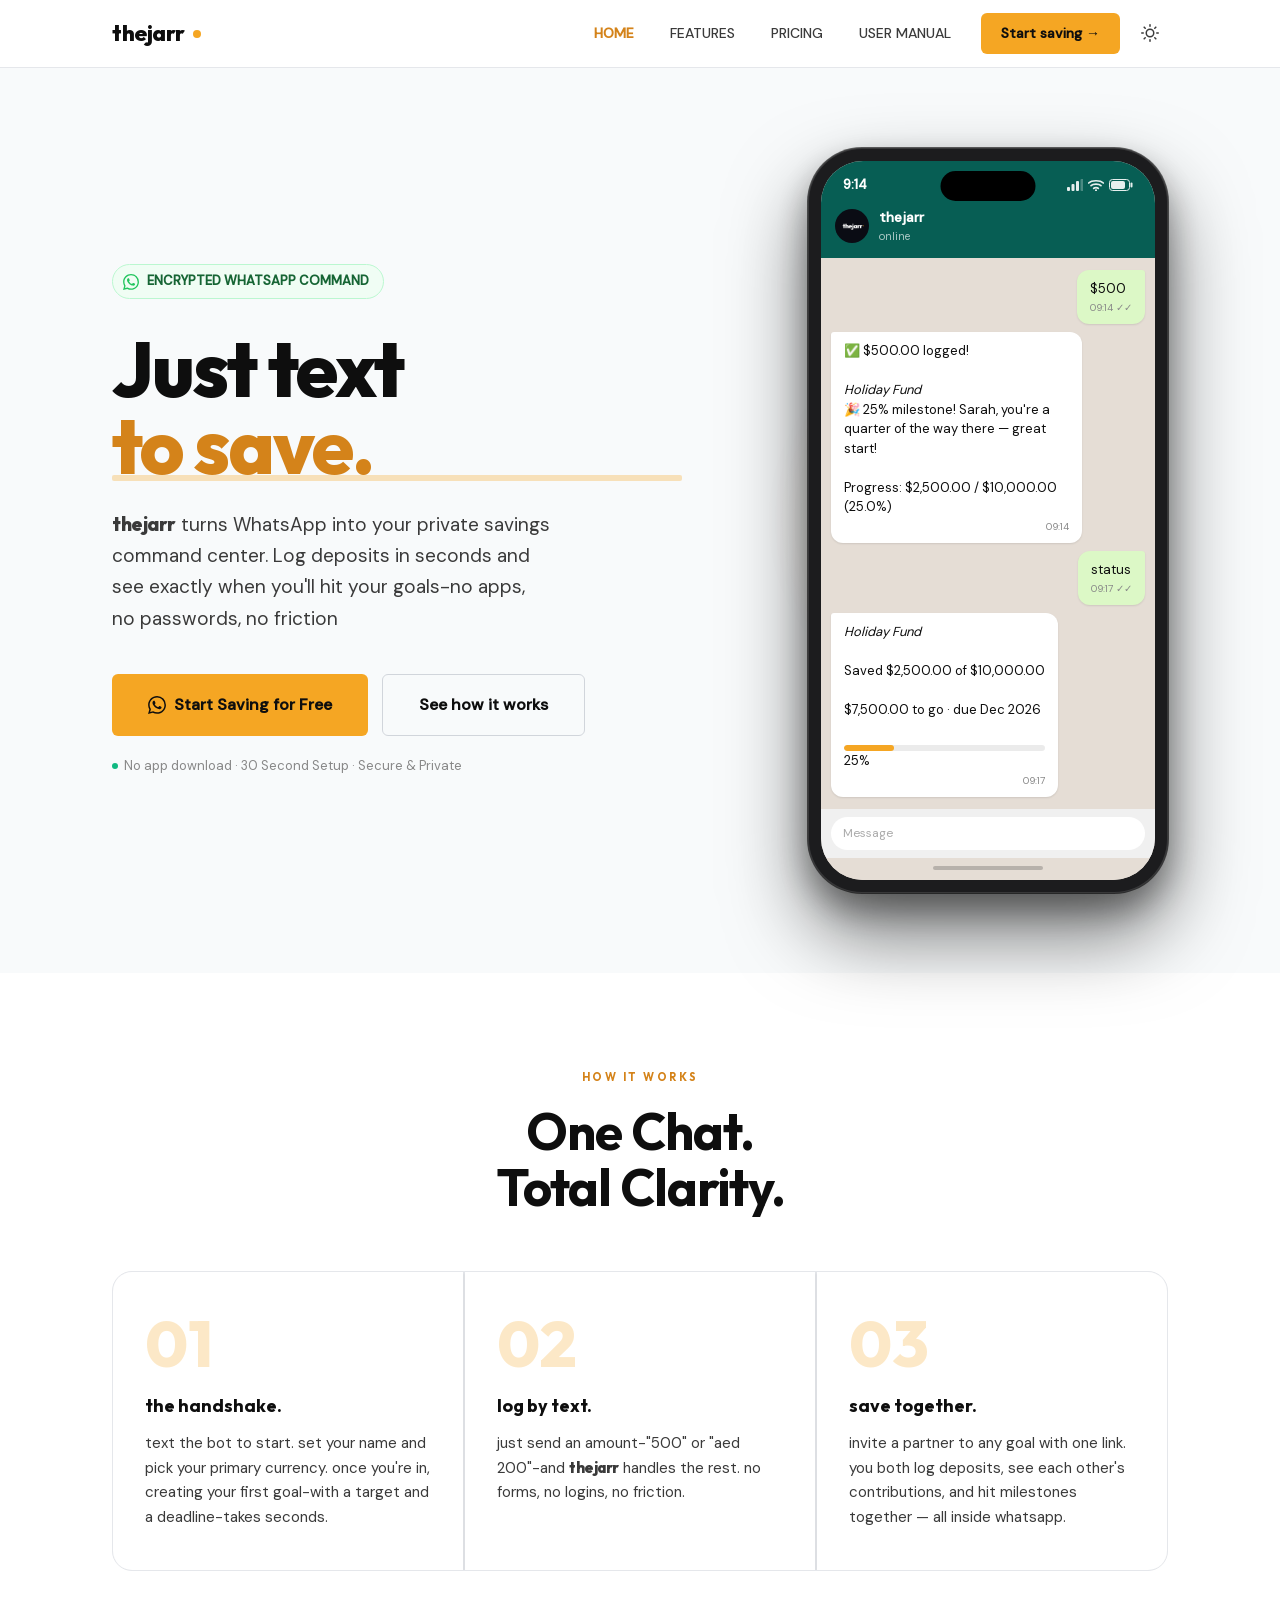
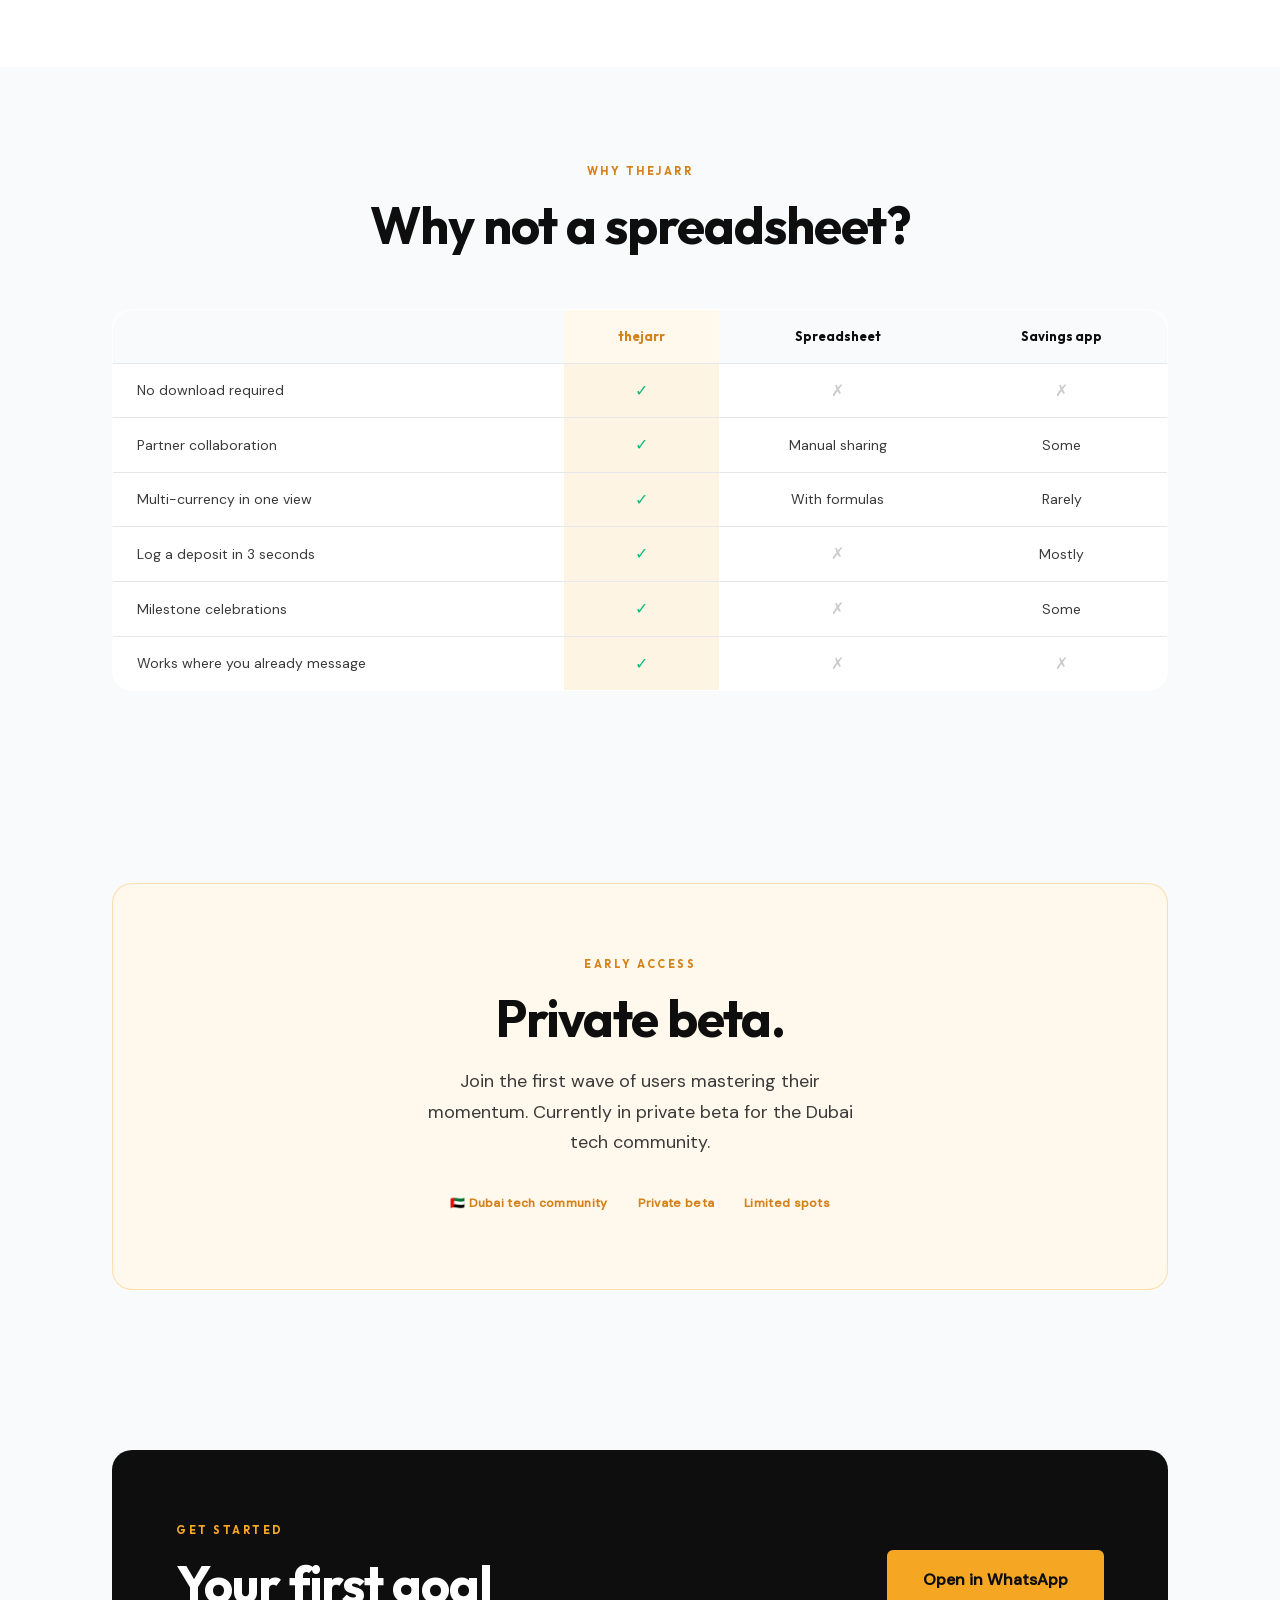
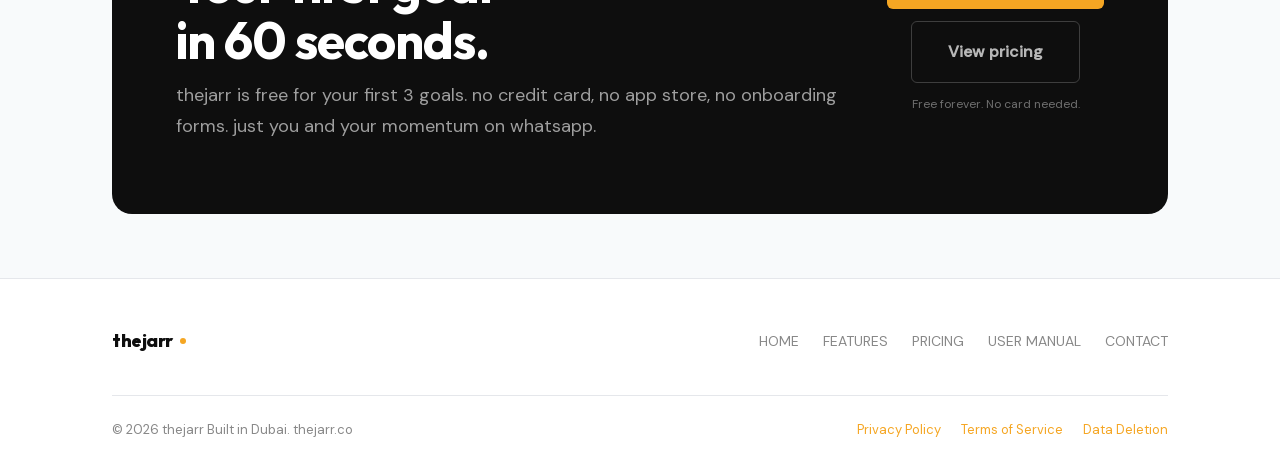
==== commit f64182c8: "udpdate whatsapp profile pic and script for phone mockup" ====
--- a/index.html
+++ b/index.html
@@ -75,7 +75,7 @@
 
             <!-- WhatsApp header -->
             <div class="phone-header">
-              <div class="phone-avatar">J</div>
+              <img class="phone-avatar" src="img/thejarr_logo.png" alt="thejarr" />
               <div>
                 <div class="phone-name">thejarr</div>
                 <div class="phone-status">online</div>
@@ -85,33 +85,27 @@
             <!-- Chat -->
             <div class="chat-body">
               <div class="bubble bubble-out">
-                AED 500
+                $500
                 <div class="bubble-time">09:14 ✓✓</div>
               </div>
               <div class="bubble bubble-in">
-                <strong>✅ AED 500.00 logged!</strong>
-                <strong style="color:#d4831a;">Dubai home fund</strong><br>
-                Progress: AED 18,500.00 / AED 50,000.00 (37%)<br>
-                Remaining: AED 31,500.00<br>
-                <span style="font-size:11px; color:#888; display:block; margin-top:4px;">also £3,950</span>
-                <div class="bubble-time">09:14</div>
-              </div>
-              <div class="bubble bubble-in">
-                🎉 <strong>Milestone: 25%!</strong><br>
-                <span style="font-size:12px;">You're a quarter of the way there. Keep going!</span>
+                ✅ $500.00 logged!<br><br>
+                <em>Holiday Fund</em><br>
+                🎉 25% milestone! Sarah, you're a quarter of the way there — great start!<br><br>
+                Progress: $2,500.00 / $10,000.00 (25.0%)
                 <div class="bubble-time">09:14</div>
               </div>
               <div class="bubble bubble-out">
                 status
-                <div class="bubble-time">09:18 ✓✓</div>
+                <div class="bubble-time">09:17 ✓✓</div>
               </div>
               <div class="bubble bubble-in">
-                <strong style="color:#d4831a;">Dubai home fund</strong><br>
-                Target: AED 50,000.00<br>
-                Progress: AED 18,500.00 (37%)<br>
-                Deadline: Dec 2025 · on track ✅<br>
-                <div class="progress-bar-wrap"><div class="progress-bar-fill"></div></div>
-                <div class="bubble-time">09:18</div>
+                <em>Holiday Fund</em><br><br>
+                Saved $2,500.00 of $10,000.00<br><br>
+                $7,500.00 to go · due Dec 2026<br><br>
+                <div class="progress-bar-wrap"><div class="progress-bar-fill" style="width:25%"></div></div>
+                25%
+                <div class="bubble-time">09:17</div>
               </div>
             </div>
 
--- a/styles.css
+++ b/styles.css
@@ -549,14 +549,7 @@
   width: 34px;
   height: 34px;
   border-radius: 50%;
-  background: var(--amber);
-  display: flex;
-  align-items: center;
-  justify-content: center;
-  font-family: var(--font-display);
-  font-weight: 800;
-  font-size: 13px;
-  color: var(--ink);
+  object-fit: cover;
   flex-shrink: 0;
 }
 .phone-name { color: #fff; font-size: 14px; font-weight: 600; }
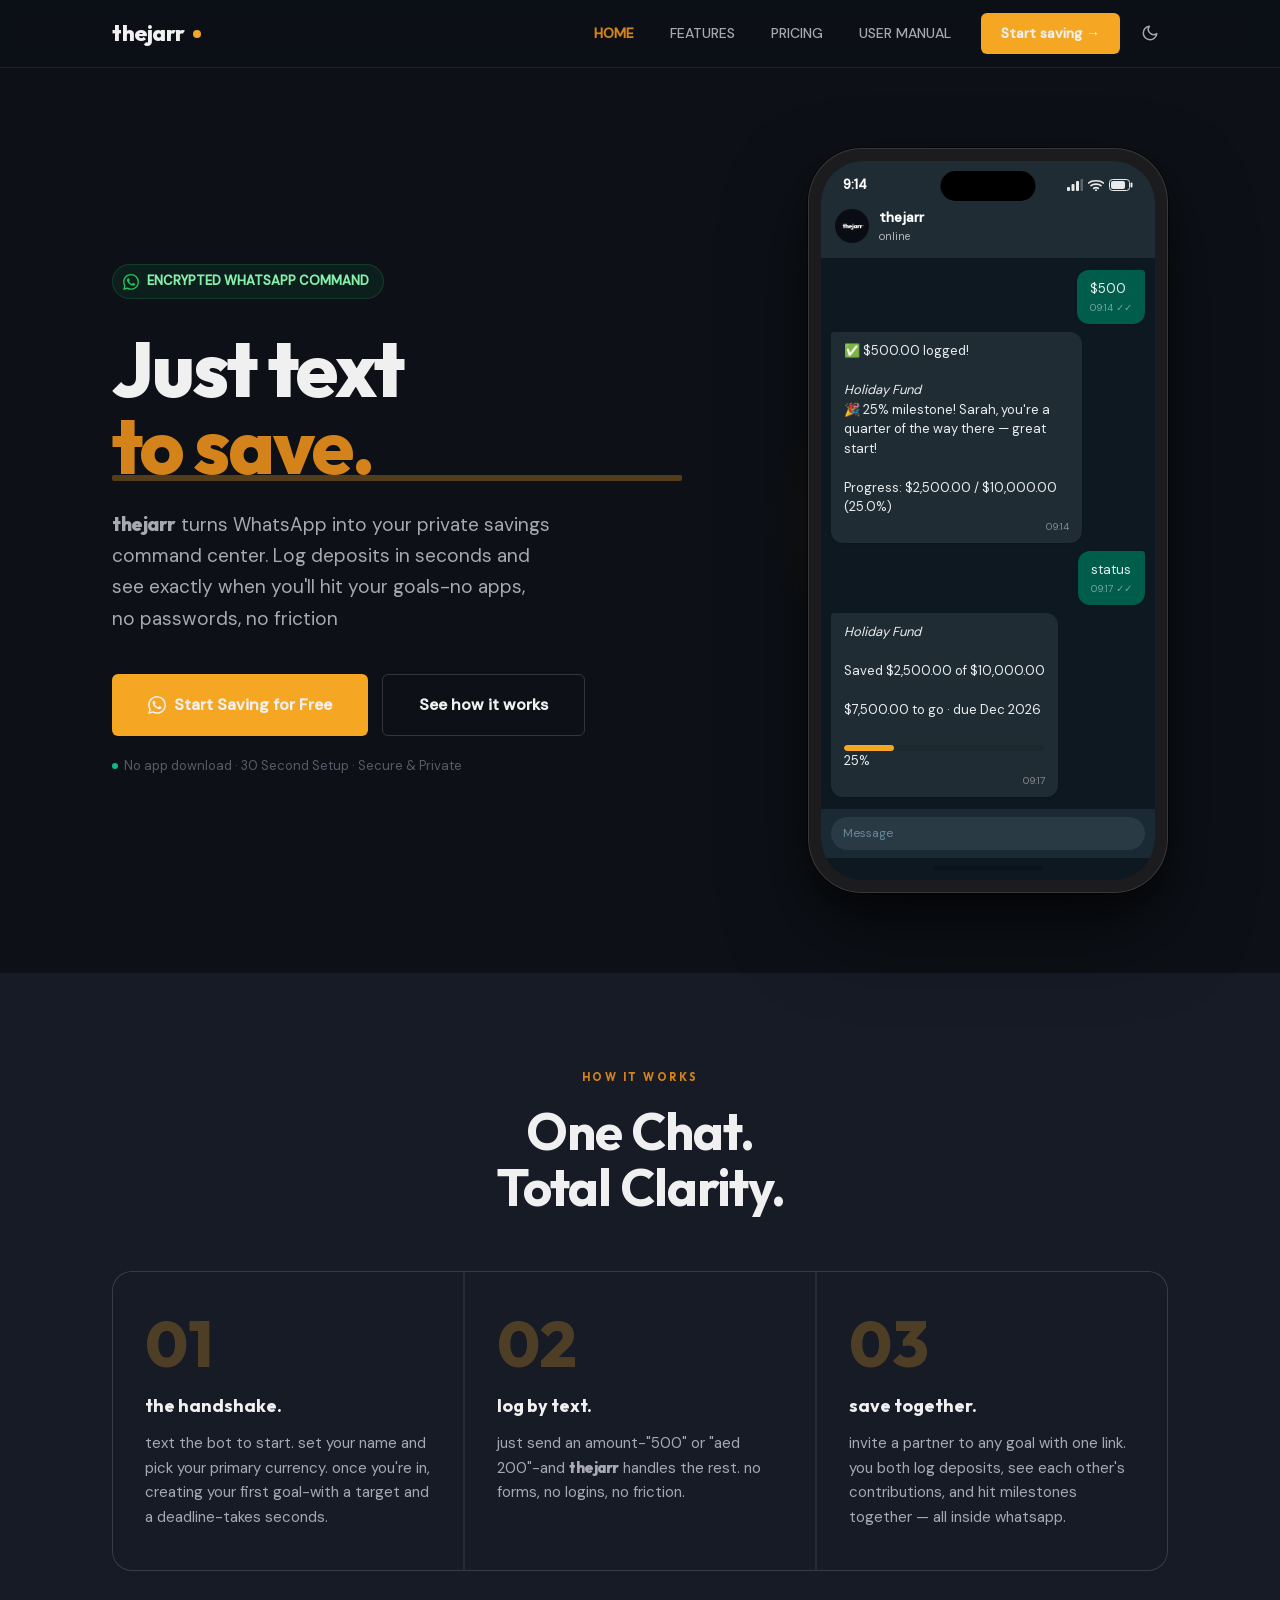
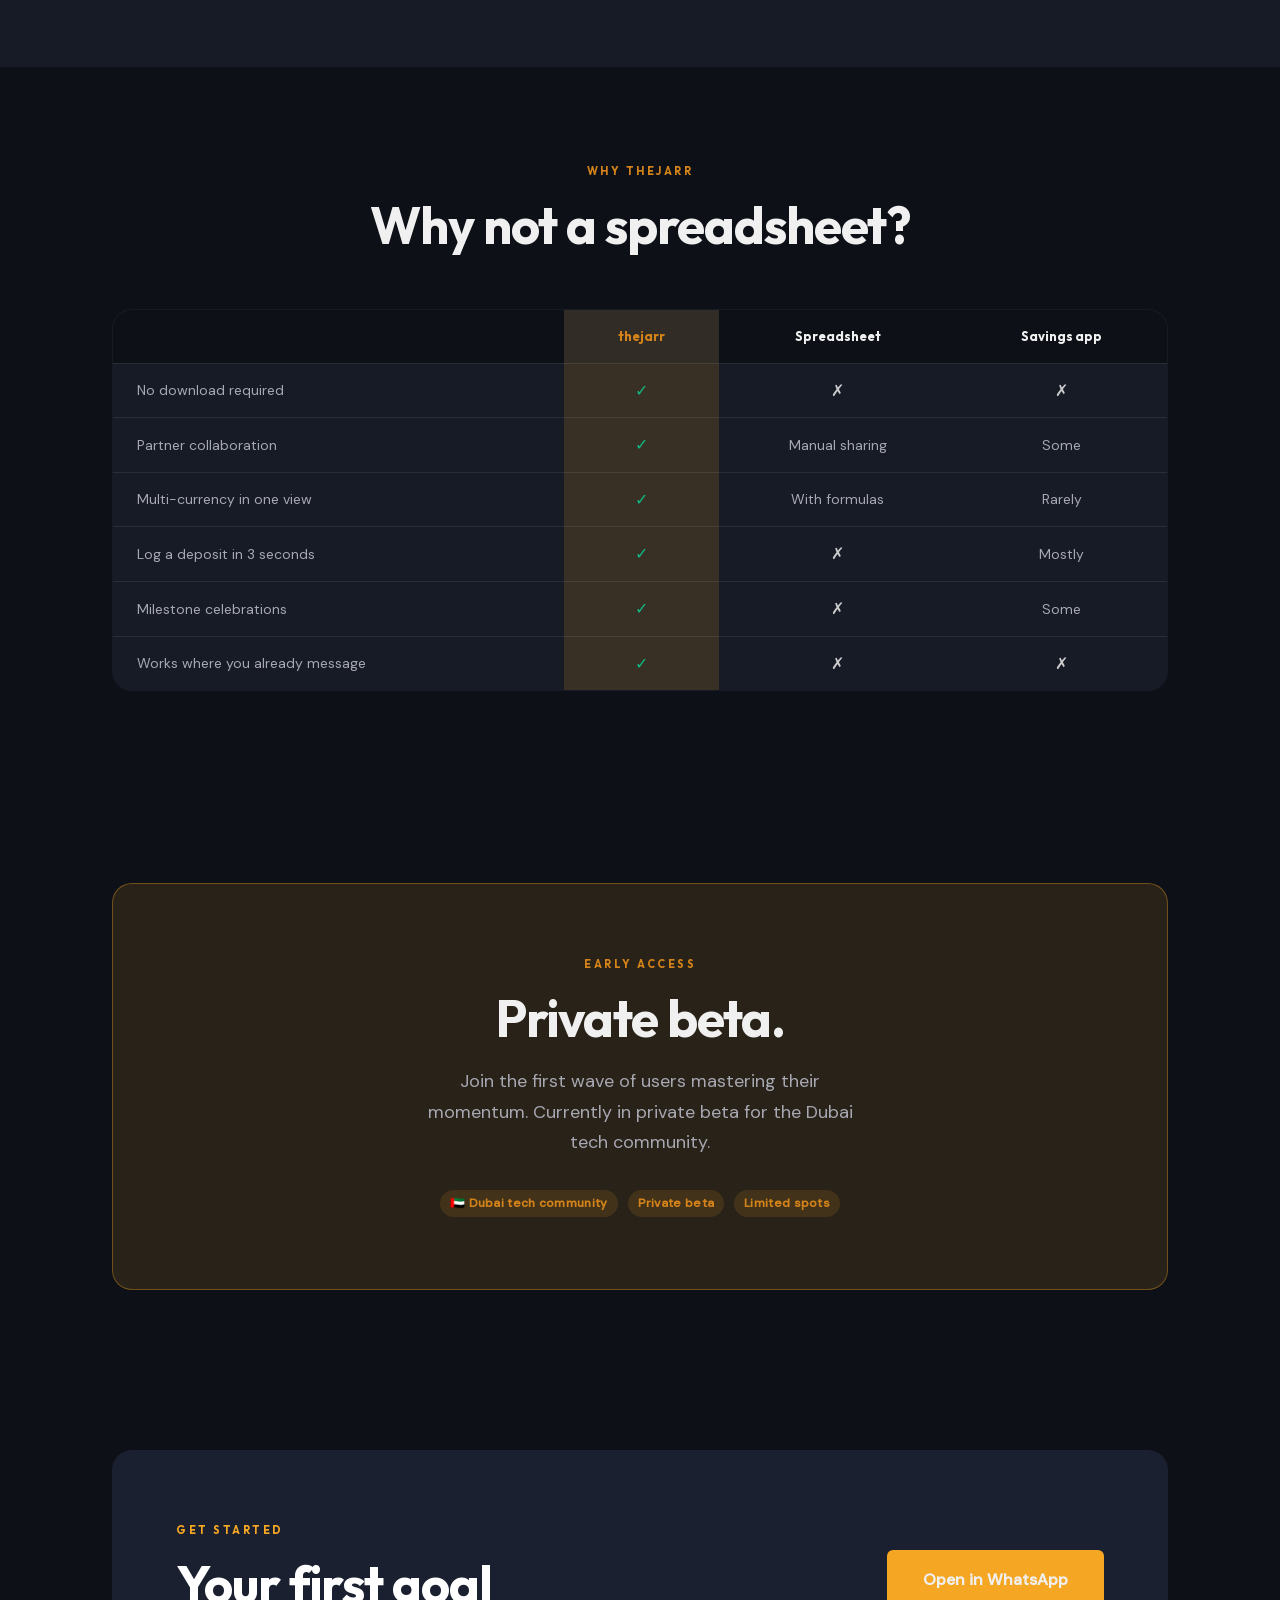
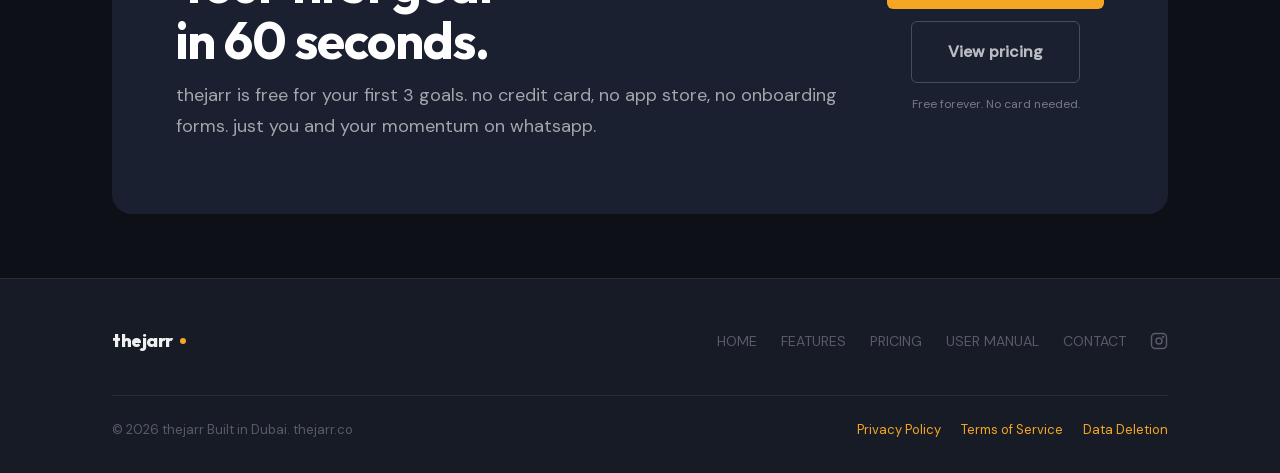
==== commit b528b4ff: "add goatcounter tracking" ====
--- a/index.html
+++ b/index.html
@@ -8,6 +8,7 @@
   <link rel="stylesheet" href="theme.css" />
   <link rel="stylesheet" href="theme-dark.css" />
   <link rel="stylesheet" href="styles.css" />
+  <script data-goatcounter="https://thejarr.goatcounter.com/count" async src="//gc.zgo.at/count.js"></script>
 </head>
 <body>
 
--- a/styles.css
+++ b/styles.css
@@ -332,6 +332,7 @@
 .footer-links { display: flex; gap: 24px; }
 .footer-link { font-size: 14px; color: var(--ink-muted); transition: color 0.15s; }
 .footer-link:hover { color: var(--ink); }
+.footer-instagram { display: flex; align-items: center; }
 .footer-legal { font-size: 13px; color: var(--ink-muted); width: 100%; margin-top: 24px; padding-top: 24px; border-top: 1px solid var(--border); }
 
 /* ── Utility ──────────────────────────────────────────── */
@@ -993,6 +994,50 @@
    PRICING PAGE
 ═══════════════════════════════════════════════════════ */
 
+/* ── Coming soon wrapper ───────────────────────────── */
+/* To reveal plans: remove the `coming-soon-wrap` class from the wrapping div in pricing.html */
+.coming-soon-wrap {
+  position: relative;
+}
+.coming-soon-wrap .coming-soon-content {
+  filter: blur(12px);
+  opacity: 0.5;
+  pointer-events: none;
+  user-select: none;
+}
+.coming-soon-overlay {
+  position: absolute;
+  inset: 0;
+  z-index: 10;
+  display: flex;
+  flex-direction: column;
+  align-items: center;
+  justify-content: center;
+  gap: 16px;
+}
+.coming-soon-badge {
+  background: var(--ink);
+  color: var(--white);
+  font-size: 13px;
+  font-weight: 700;
+  letter-spacing: 0.08em;
+  text-transform: uppercase;
+  padding: 10px 28px;
+  border-radius: 999px;
+  box-shadow: var(--shadow-md);
+}
+.coming-soon-msg {
+  font-size: 15px;
+  color: var(--ink);
+  font-weight: 500;
+  text-align: center;
+  max-width: 320px;
+  background: var(--bg);
+  padding: 8px 20px;
+  border-radius: var(--radius);
+  border: 1.5px solid var(--border);
+}
+
 /* ── Pricing cards ────────────────────────────────── */
 .pricing-grid {
   display: grid;
